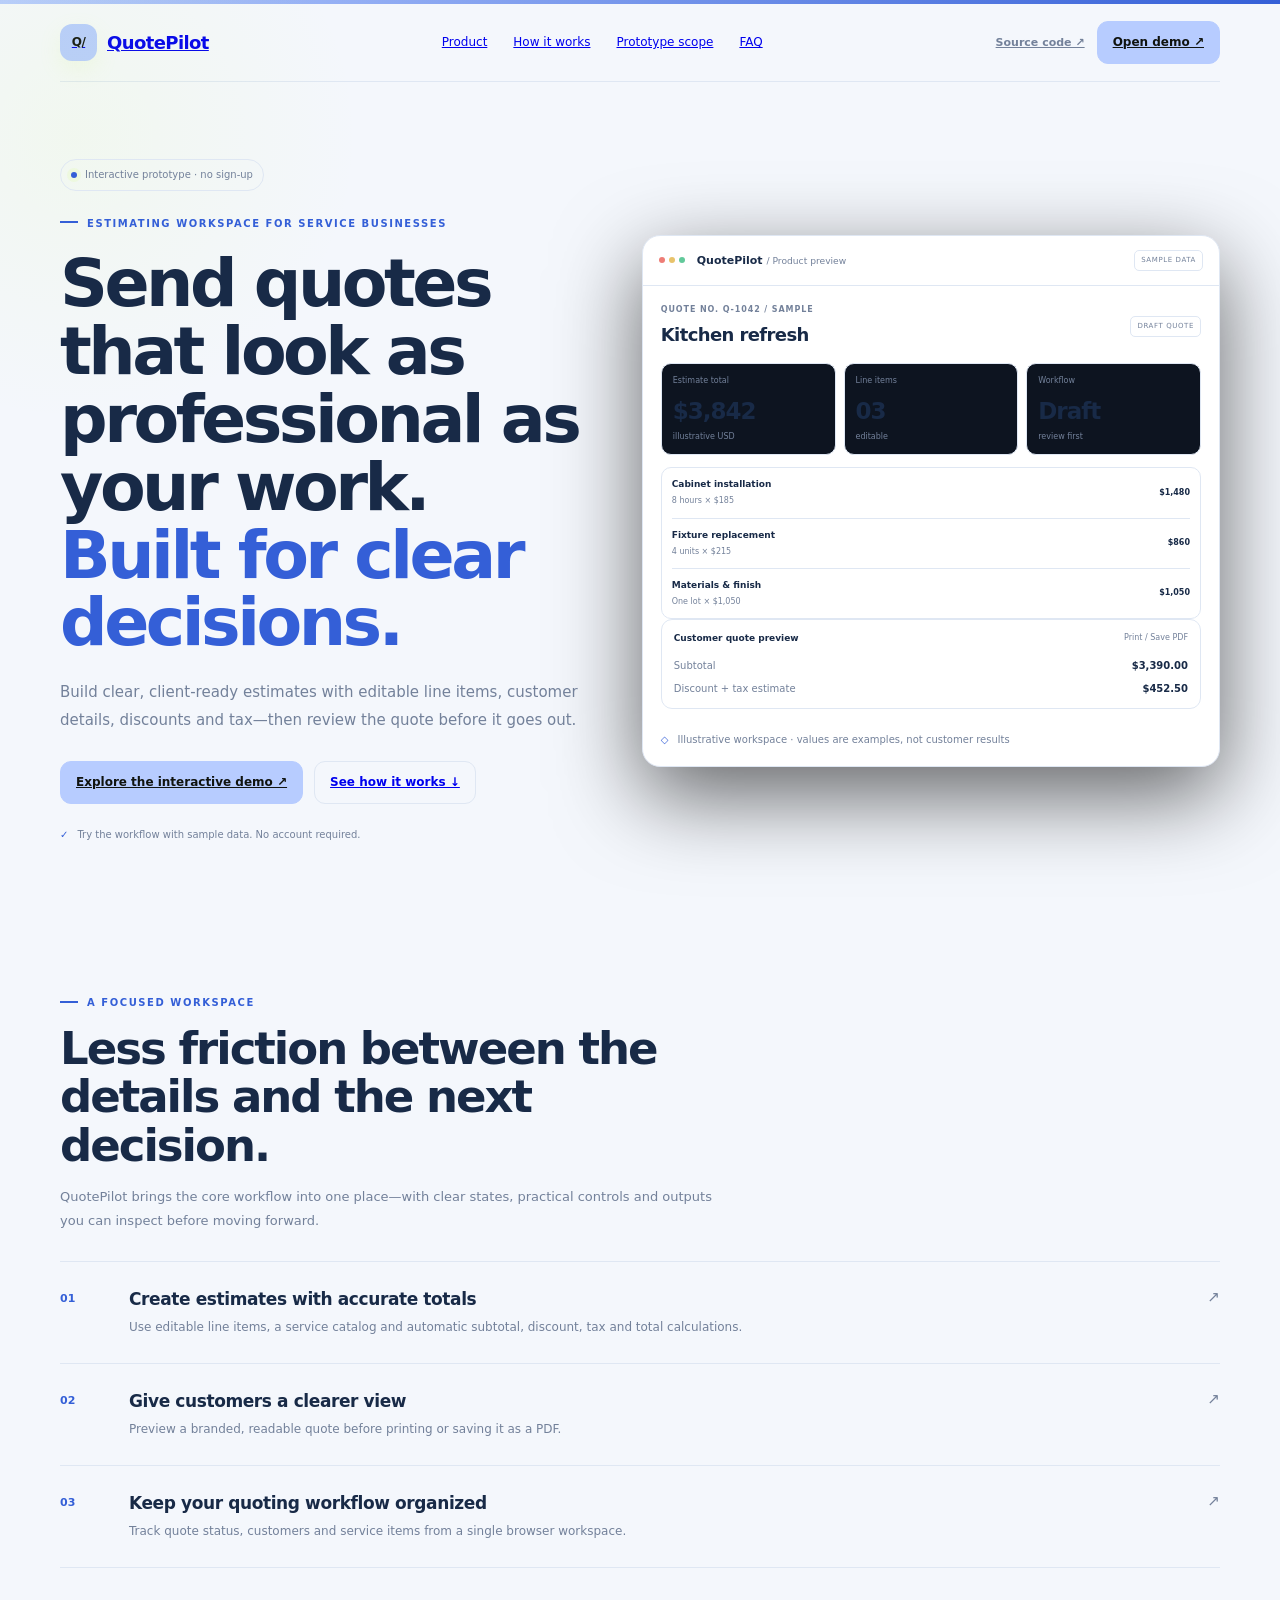
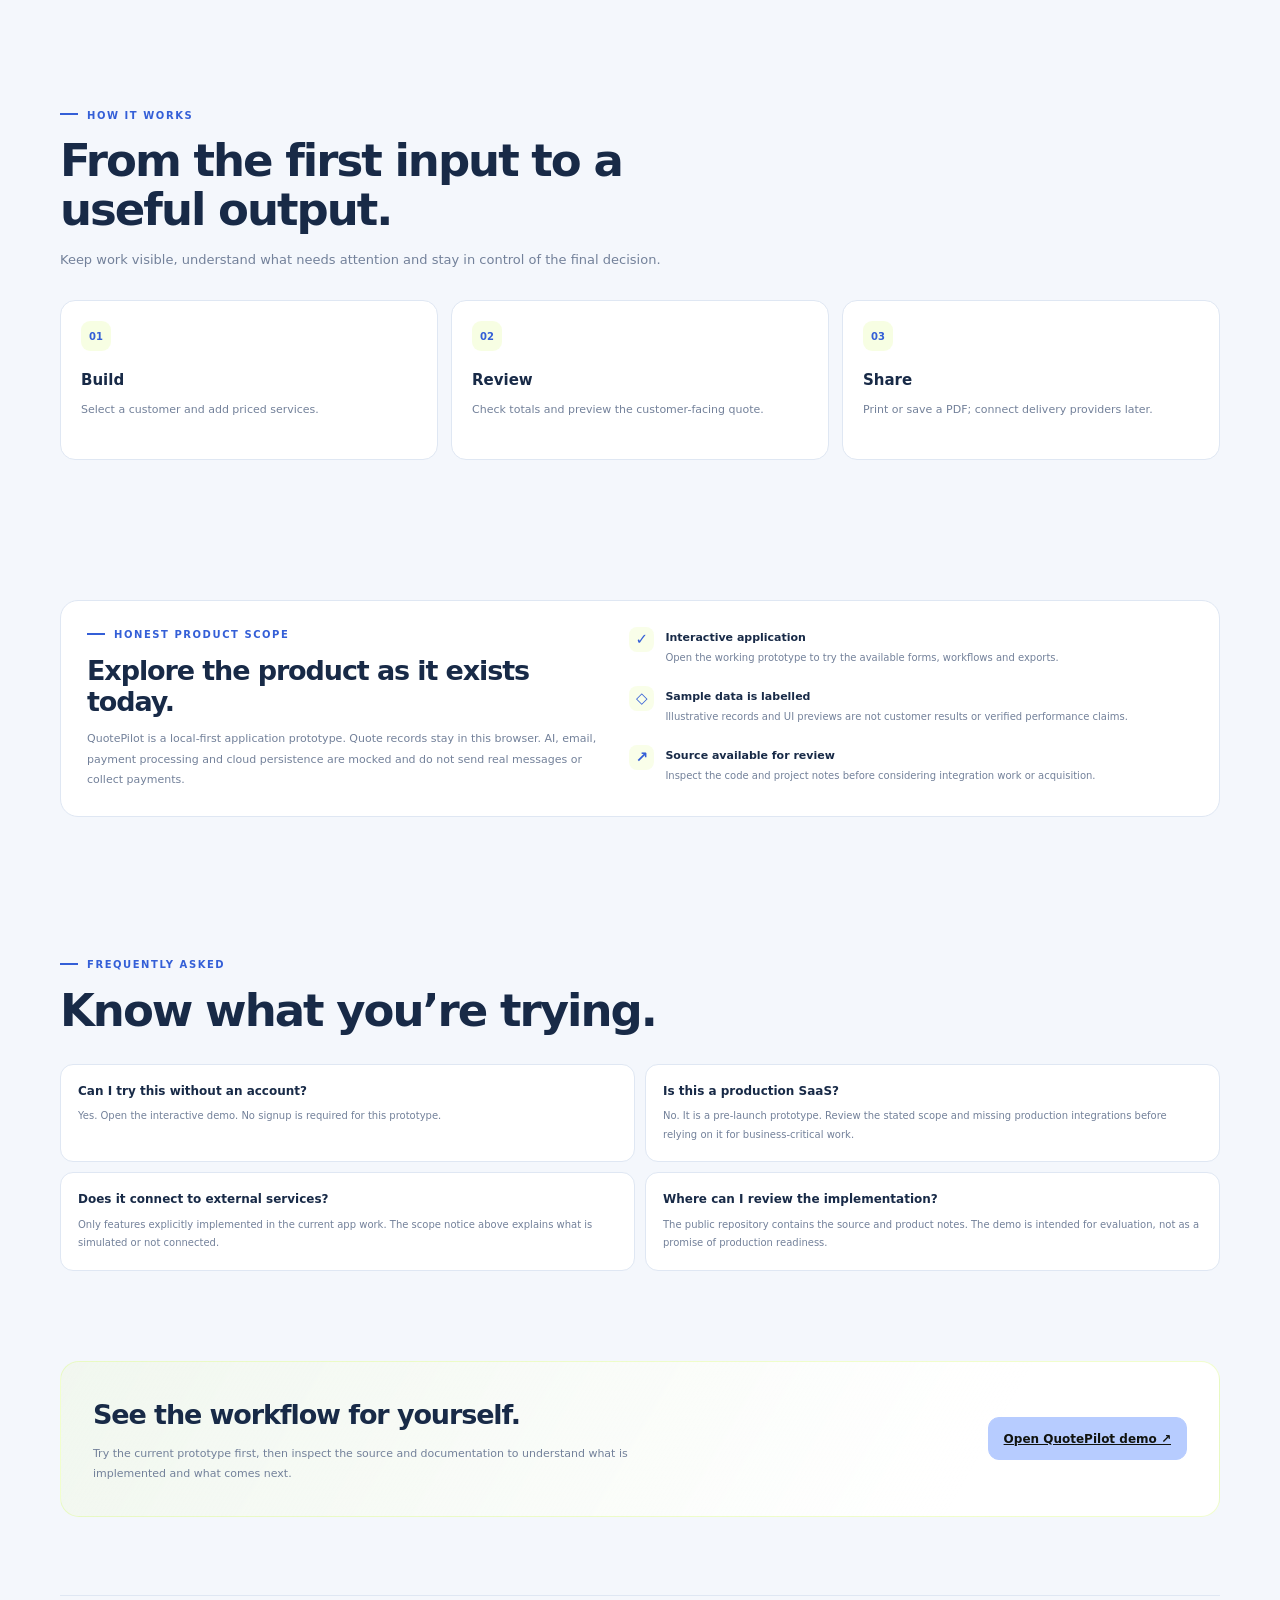
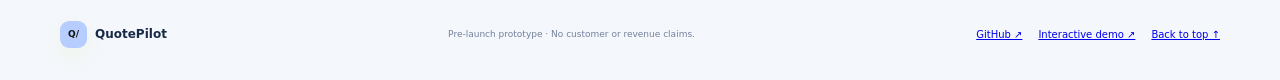
==== website/index.html @ 0544ecc5 "Add standalone consumer-facing product website source" ====
<!doctype html><html lang="en"><head><meta charset="utf-8"><meta name="viewport" content="width=device-width,initial-scale=1"><meta name="theme-color" content="#f4f7fc"><meta name="description" content="Build clear, client-ready estimates with editable line items, customer details, discounts and tax—then review the quote before it goes out."><meta property="og:title" content="QuotePilot — Send quotes that look as professional as your work."><meta property="og:description" content="Build clear, client-ready estimates with editable line items, customer details, discounts and tax—then review the quote before it goes out."><title>QuotePilot — Send quotes that look as professional as your work.</title><style>
:root{--bg:#f4f7fc;--panel:#ffffff;--line:#dfe7f3;--ink:#182a47;--muted:#73819a;--a:#b7ccff;--b:#345fd7}*{box-sizing:border-box}html{scroll-behavior:smooth;scroll-padding-top:90px}body{margin:0;background:var(--bg);color:var(--ink);font:15px/1.55 Inter,ui-sans-serif,system-ui,-apple-system,BlinkMacSystemFont,"Segoe UI",sans-serif}.site{overflow:hidden}.wrap{width:min(1160px,calc(100% - 44px));margin:auto}.stripe{height:4px;background:linear-gradient(90deg,var(--a),var(--b))}.nav{height:78px;display:flex;align-items:center;justify-content:space-between;gap:22px;border-bottom:1px solid var(--line)}.brand{display:flex;align-items:center;gap:10px;font-weight:850;letter-spacing:-.6px;font-size:18px}.mark{width:37px;height:37px;display:grid;place-items:center;background:var(--a);color:#10130f;border-radius:12px;font-size:12px;font-weight:900;box-shadow:0 8px 22px #d4fb6922}.links{display:flex;gap:26px;color:var(--muted);font-size:12px}.links a:hover{color:var(--ink)}.navright{display:flex;gap:12px;align-items:center}.source{font-size:11px;color:var(--muted);font-weight:750}.button{min-height:43px;padding:0 15px;display:inline-flex;align-items:center;justify-content:center;gap:8px;border:1px solid var(--line);border-radius:11px;font-size:12px;font-weight:800;transition:.18s}.button:hover{transform:translateY(-2px);border-color:var(--b)}.primary{background:var(--a);border-color:var(--a);color:#10130f}.menu{display:none;color:var(--ink);background:transparent;border:1px solid var(--line);border-radius:9px;padding:8px 10px}.hero{position:relative;display:grid;grid-template-columns:.96fr 1.04fr;gap:48px;align-items:center;padding:77px 0 83px;min-height:610px}.hero:before{content:"";position:absolute;width:590px;height:590px;left:-280px;top:-240px;border-radius:50%;background:radial-gradient(circle,#d4fb6916,transparent 68%);pointer-events:none}.copy{position:relative;z-index:1}.badge{display:inline-flex;align-items:center;gap:8px;border:1px solid var(--line);border-radius:99px;padding:7px 10px;margin-bottom:25px;color:var(--muted);font-size:10px}.badge i{width:6px;height:6px;background:var(--b);border-radius:50%;box-shadow:0 0 0 4px #d4fb6922}.eyebrow{font-size:10px;color:var(--b);font-weight:900;letter-spacing:1.55px;text-transform:uppercase}.eyebrow:before{content:"";display:inline-block;width:18px;height:2px;background:var(--b);vertical-align:middle;margin:0 9px 3px 0}.hero h1{font-size:clamp(44px,5.2vw,67px);line-height:1.02;letter-spacing:-3.5px;margin:19px 0 22px;font-weight:850;max-width:640px}.hero h1 em{font-style:normal;color:var(--b)}.lead{font-size:15px;line-height:1.85;color:var(--muted);max-width:550px;margin:0 0 26px}.ctas{display:flex;align-items:center;flex-wrap:wrap;gap:11px}.secondary{background:transparent}.micro{display:flex;align-items:center;gap:9px;margin-top:23px;color:var(--muted);font-size:10px}.micro strong{color:var(--b)}.preview{position:relative;background:var(--panel);border:1px solid var(--line);border-radius:18px;overflow:hidden;box-shadow:0 28px 85px #0009}.previewbar{display:flex;align-items:center;gap:12px;padding:14px 16px;border-bottom:1px solid var(--line);font-size:11px}.lights{display:flex;gap:4px}.lights i{width:6px;height:6px;border-radius:50%;background:var(--line)}.lights i:first-child{background:#ee7d76}.lights i:nth-child(2){background:#e8c36b}.lights i:nth-child(3){background:#62c99a}.previewbar b small{font-weight:500;color:var(--muted)}.pill{margin-left:auto;border:1px solid var(--line);padding:4px 6px;border-radius:5px;font-size:7px;letter-spacing:.6px;color:var(--muted);white-space:nowrap}.previewbody{padding:18px}.vhead{display:flex;align-items:center;justify-content:space-between;gap:10px;margin-bottom:14px}.vhead small,.scenario small{display:block;font-size:8px;font-weight:850;letter-spacing:.9px;color:var(--muted);margin-bottom:5px}.vhead h3{font-size:18px;letter-spacing:-.6px;margin:0}.stats{display:grid;grid-template-columns:repeat(3,minmax(0,1fr));gap:8px;margin-bottom:12px}.stats>div{background:#0d1420;border:1px solid var(--line);border-radius:10px;padding:11px;min-width:0}.stats small{display:block;font-size:8px;color:var(--muted);white-space:nowrap}.stats b{display:block;font-size:23px;letter-spacing:-1px;margin:7px 0 1px;white-space:nowrap}.stats em{font-size:11px;font-style:normal;color:var(--muted)}.stats span{display:block;color:var(--muted);font-size:8px}.chart{border:1px solid var(--line);border-radius:11px;padding:12px;margin-bottom:11px}.charthead{display:flex;justify-content:space-between;gap:8px;font-size:9px;margin-bottom:12px}.charthead small{font-size:8px;color:var(--muted)}.bars{height:76px;display:flex;align-items:flex-end;gap:7px;border-bottom:1px solid var(--line);background:repeating-linear-gradient(to bottom,transparent 0,transparent 24px,#28334680 25px,transparent 26px)}.bars i{flex:1;max-width:26px;border-radius:4px 4px 0 0;background:linear-gradient(180deg,var(--a),var(--b));opacity:.88}.bars i.bad{background:linear-gradient(180deg,#ff8d85,#cc535c)}.axis{display:flex;justify-content:space-between;font-size:7px;color:var(--muted);padding-top:7px}.rows{border:1px solid var(--line);border-radius:10px;padding:0 10px}.row{display:flex;gap:9px;align-items:center;padding:10px 0;border-bottom:1px solid var(--line)}.row:last-child{border-bottom:0}.row>div{flex:1;min-width:0}.row b{font-size:9px;display:block}.row small{display:block;font-size:8px;color:var(--muted);margin-top:3px}.row strong{font-size:8px;white-space:nowrap}.dot{width:7px;height:7px;border-radius:50%;flex:0 0 auto}.green{background:#3ec68b}.red{background:#ed7080}.gold{background:#eab752}.ok{color:#3ec68b}.err,.risk{color:#ed7080}.warn{color:#eab752}.chart .marginbars{display:grid;gap:10px}.marginbars>div{display:grid;grid-template-columns:75px 1fr 30px;gap:7px;align-items:center;font-size:8px}.marginbars span{color:var(--muted)}.marginbars i{height:7px;background:#d4fb6965;border-radius:8px;overflow:hidden}.marginbars i b{display:block;height:100%;background:var(--b);border-radius:8px}.marginbars i b.below{background:#d79b45}.marginbars strong{text-align:right;font-size:8px}.scenario{display:flex;justify-content:space-between;gap:12px;padding:12px;border:1px solid var(--line);border-radius:10px}.scenario b{font-size:10px;display:block}.scenario span{font-size:8px;color:var(--muted);display:block;margin-top:5px}.result{border-left:1px solid var(--line);padding-left:12px;min-width:110px}.result strong{display:block;font-size:19px;letter-spacing:-.7px}.riskbanner{display:flex;align-items:center;gap:9px;border:1px solid #8a5cf655;background:#26182a;border-radius:10px;padding:10px;margin-bottom:10px}.shield{display:grid;place-items:center;width:27px;height:27px;border-radius:8px;background:#874cff24;color:#bda8ff;font-weight:900}.riskbanner div{flex:1;min-width:0}.riskbanner b{display:block;font-size:9px}.riskbanner small{display:block;color:var(--muted);font-size:7px;margin-top:3px}.riskbanner strong{font-size:8px;color:#bda8ff}.avatar{width:25px;height:25px;display:grid;place-items:center;border-radius:8px;background:#d4fb6933;color:var(--b);font-size:8px;font-weight:900;flex:0 0 auto}.row .avatar+b{display:block}.section{padding:70px 0}.sectionhead{max-width:660px;margin-bottom:28px}.sectionhead h2{font-size:clamp(32px,4vw,45px);line-height:1.08;letter-spacing:-2px;margin:14px 0}.sectionhead p{color:var(--muted);font-size:13px;line-height:1.85;margin:0}.features{border-top:1px solid var(--line)}.feature{display:grid;grid-template-columns:55px 1fr 22px;gap:14px;padding:24px 0;border-bottom:1px solid var(--line)}.no{color:var(--b);font-size:11px;font-weight:900;padding-top:4px}.feature h3{font-size:17px;letter-spacing:-.4px;margin:0 0 5px}.feature p{max-width:700px;color:var(--muted);font-size:12px;line-height:1.8;margin:0}.arrow{text-align:right;color:var(--muted)}.steps{display:grid;grid-template-columns:repeat(3,1fr);gap:13px}.step{padding:20px;border:1px solid var(--line);border-radius:15px;background:var(--panel);min-height:160px}.step span{width:30px;height:30px;display:grid;place-items:center;border-radius:9px;background:#d4fb6930;color:var(--b);font-size:10px;font-weight:900}.step h3{font-size:15px;margin:18px 0 7px}.step p{font-size:11px;line-height:1.8;color:var(--muted);margin:0}.truth{display:grid;grid-template-columns:1fr 1.1fr;gap:30px;border:1px solid var(--line);border-radius:18px;background:var(--panel);padding:26px}.truth h2{font-size:27px;letter-spacing:-1.1px;line-height:1.16;margin:12px 0}.truth p{font-size:11px;line-height:1.85;color:var(--muted);margin:0}.truthitems{display:grid;gap:13px}.truthitem{display:flex;gap:11px}.check{width:25px;height:25px;flex:0 0 25px;border-radius:8px;display:grid;place-items:center;background:#d4fb6925;color:var(--b);font-weight:900}.truthitem b{display:block;font-size:11px;margin:2px 0 3px}.truthitem small{display:block;color:var(--muted);font-size:10px;line-height:1.75}.faqgrid{display:grid;grid-template-columns:1fr 1fr;gap:10px}.faq{border:1px solid var(--line);background:var(--panel);border-radius:13px;padding:17px}.faq h3{font-size:12px;margin:0 0 7px}.faq p{font-size:10px;line-height:1.85;color:var(--muted);margin:0}.closing{padding:20px 0 78px}.closebox{display:flex;align-items:center;justify-content:space-between;gap:20px;padding:32px;border:1px solid #d4fb6955;border-radius:19px;background:linear-gradient(120deg,#d4fb6916,var(--panel) 78%);position:relative;overflow:hidden}.closebox h2{font-size:27px;letter-spacing:-1.1px;margin:0 0 8px}.closebox p{max-width:580px;color:var(--muted);font-size:11px;line-height:1.85;margin:0}.foot{padding:25px 0 32px;border-top:1px solid var(--line);display:flex;justify-content:space-between;gap:15px;flex-wrap:wrap;align-items:center}.footbrand{display:flex;align-items:center;gap:8px;font-size:12px;font-weight:850}.footbrand .mark{width:27px;height:27px;border-radius:9px;font-size:9px}.footnote{color:var(--muted);font-size:9px}.footlinks{display:flex;gap:16px;color:var(--muted);font-size:10px}
@media(max-width:960px){.hero{grid-template-columns:1fr;gap:32px;padding:60px 0}.hero h1{max-width:780px}.copy{max-width:760px}.preview{max-width:760px;width:100%;margin:auto}.truth{grid-template-columns:1fr;gap:22px}}
@media(max-width:700px){.wrap{width:calc(100% - 30px)}.nav{height:66px}.links{display:none}.source{display:none}.menu{display:block}.hero{padding:42px 0 48px;min-height:0;gap:26px}.hero h1{font-size:clamp(42px,11vw,58px);letter-spacing:-2.7px}.lead{font-size:13px}.button{min-height:41px;padding:0 11px}.previewbody{padding:12px}.previewbar{padding:12px}.stats{gap:5px}.stats>div{padding:9px 7px}.stats b{font-size:18px}.section{padding:51px 0}.sectionhead h2{font-size:34px}.feature{grid-template-columns:30px 1fr 15px;gap:8px;padding:20px 0}.feature h3{font-size:15px}.steps{grid-template-columns:1fr;gap:9px}.step{min-height:0;padding:16px}.step h3{margin:11px 0 6px}.truth{padding:19px}.truth h2{font-size:24px}.faqgrid{grid-template-columns:1fr}.closebox{padding:23px;align-items:flex-start;flex-direction:column}.closebox h2{font-size:24px}.foot{flex-direction:column;align-items:flex-start}.footlinks{flex-wrap:wrap}.result{min-width:95px}.row small{overflow-wrap:anywhere}}
@media(prefers-reduced-motion:reduce){html{scroll-behavior:auto}.button{transition:none}}
</style></head><body><div class="site"><div class="stripe"></div><div class="wrap"><header class="nav"><a class="brand" href="#top"><span class="mark">Q/</span>QuotePilot</a><nav class="links" aria-label="Main navigation"><a href="#product">Product</a><a href="#workflow">How it works</a><a href="#scope">Prototype scope</a><a href="#faq">FAQ</a></nav><div class="navright"><a class="source" href="https://github.com/dmytri595-design/quote-pilot" target="_blank" rel="noopener noreferrer">Source code ↗</a><a class="button primary" href="https://dmytri595-design.github.io/quote-pilot/" target="_blank" rel="noopener noreferrer">Open demo ↗</a><button class="menu" aria-label="Toggle navigation" id="menubtn">☰</button></div></header><main id="top"><section class="hero"><div class="copy"><div class="badge"><i></i> Interactive prototype · no sign-up</div><div class="eyebrow">ESTIMATING WORKSPACE FOR SERVICE BUSINESSES</div><h1>Send quotes that look as professional as your work. <em>Built for clear decisions.</em></h1><p class="lead">Build clear, client-ready estimates with editable line items, customer details, discounts and tax—then review the quote before it goes out.</p><div class="ctas"><a class="button primary" href="https://dmytri595-design.github.io/quote-pilot/" target="_blank" rel="noopener noreferrer">Explore the interactive demo ↗</a><a class="button secondary" href="#product">See how it works ↓</a></div><div class="micro"><strong>✓</strong> Try the workflow with sample data. No account required.</div></div><div class="preview"><div class="previewbar"><span class="lights"><i></i><i></i><i></i></span><b>QuotePilot <small> / Product preview</small></b><span class="pill">SAMPLE DATA</span></div><div class="previewbody"><div class="vhead"><div><small>QUOTE NO. Q-1042 / SAMPLE</small><h3>Kitchen refresh</h3></div><span class="pill">DRAFT QUOTE</span></div><div class="stats"><div><small>Estimate total</small><b>$3,842</b><span>illustrative USD</span></div><div><small>Line items</small><b>03</b><span>editable</span></div><div><small>Workflow</small><b>Draft</b><span>review first</span></div></div><div class="rows"><div class="row"><div><b>Cabinet installation</b><small>8 hours × $185</small></div><strong>$1,480</strong></div><div class="row"><div><b>Fixture replacement</b><small>4 units × $215</small></div><strong>$860</strong></div><div class="row"><div><b>Materials & finish</b><small>One lot × $1,050</small></div><strong>$1,050</strong></div></div><div class="chart"><div class="charthead"><b>Customer quote preview</b><small>Print / Save PDF</small></div><div style="display:flex;justify-content:space-between;gap:10px;font-size:10px"><span style="color:var(--muted)">Subtotal</span><b>$3,390.00</b></div><div style="display:flex;justify-content:space-between;gap:10px;font-size:10px;margin-top:7px"><span style="color:var(--muted)">Discount + tax estimate</span><b>$452.50</b></div></div><div class="micro"><strong>◇</strong> Illustrative workspace · values are examples, not customer results</div></div></div></section><section class="section" id="product"><div class="sectionhead"><div class="eyebrow">A focused workspace</div><h2>Less friction between the details and the next decision.</h2><p>QuotePilot brings the core workflow into one place—with clear states, practical controls and outputs you can inspect before moving forward.</p></div><div class="features"><article class="feature"><span class="no">01</span><div><h3>Create estimates with accurate totals</h3><p>Use editable line items, a service catalog and automatic subtotal, discount, tax and total calculations.</p></div><span class="arrow">↗</span></article><article class="feature"><span class="no">02</span><div><h3>Give customers a clearer view</h3><p>Preview a branded, readable quote before printing or saving it as a PDF.</p></div><span class="arrow">↗</span></article><article class="feature"><span class="no">03</span><div><h3>Keep your quoting workflow organized</h3><p>Track quote status, customers and service items from a single browser workspace.</p></div><span class="arrow">↗</span></article></div></section><section class="section" id="workflow"><div class="sectionhead"><div class="eyebrow">How it works</div><h2>From the first input to a useful output.</h2><p>Keep work visible, understand what needs attention and stay in control of the final decision.</p></div><div class="steps"><article class="step"><span>01</span><h3>Build</h3><p>Select a customer and add priced services.</p></article><article class="step"><span>02</span><h3>Review</h3><p>Check totals and preview the customer-facing quote.</p></article><article class="step"><span>03</span><h3>Share</h3><p>Print or save a PDF; connect delivery providers later.</p></article></div></section><section class="section" id="scope"><div class="truth"><div><div class="eyebrow">Honest product scope</div><h2>Explore the product as it exists today.</h2><p>QuotePilot is a local-first application prototype. Quote records stay in this browser. AI, email, payment processing and cloud persistence are mocked and do not send real messages or collect payments.</p></div><div class="truthitems"><div class="truthitem"><span class="check">✓</span><div><b>Interactive application</b><small>Open the working prototype to try the available forms, workflows and exports.</small></div></div><div class="truthitem"><span class="check">◇</span><div><b>Sample data is labelled</b><small>Illustrative records and UI previews are not customer results or verified performance claims.</small></div></div><div class="truthitem"><span class="check">↗</span><div><b>Source available for review</b><small>Inspect the code and project notes before considering integration work or acquisition.</small></div></div></div></div></section><section class="section" id="faq"><div class="sectionhead"><div class="eyebrow">Frequently asked</div><h2>Know what you’re trying.</h2></div><div class="faqgrid"><article class="faq"><h3>Can I try this without an account?</h3><p>Yes. Open the interactive demo. No signup is required for this prototype.</p></article><article class="faq"><h3>Is this a production SaaS?</h3><p>No. It is a pre-launch prototype. Review the stated scope and missing production integrations before relying on it for business-critical work.</p></article><article class="faq"><h3>Does it connect to external services?</h3><p>Only features explicitly implemented in the current app work. The scope notice above explains what is simulated or not connected.</p></article><article class="faq"><h3>Where can I review the implementation?</h3><p>The public repository contains the source and product notes. The demo is intended for evaluation, not as a promise of production readiness.</p></article></div></section><section class="closing"><div class="closebox"><div><h2>See the workflow for yourself.</h2><p>Try the current prototype first, then inspect the source and documentation to understand what is implemented and what comes next.</p></div><a class="button primary" href="https://dmytri595-design.github.io/quote-pilot/" target="_blank" rel="noopener noreferrer">Open QuotePilot demo ↗</a></div></section></main><footer class="foot"><div class="footbrand"><span class="mark">Q/</span>QuotePilot</div><div class="footnote">Pre-launch prototype · No customer or revenue claims.</div><div class="footlinks"><a href="https://github.com/dmytri595-design/quote-pilot" target="_blank" rel="noopener noreferrer">GitHub ↗</a><a href="https://dmytri595-design.github.io/quote-pilot/" target="_blank" rel="noopener noreferrer">Interactive demo ↗</a><a href="#top">Back to top ↑</a></div></footer></div></div><script>(function(){var b=document.getElementById("menubtn");if(!b)return;b.addEventListener("click",function(){var n=document.querySelector(".links");if(!n)return;var show=n.style.display!=="flex";n.style.display=show?"flex":"none";if(show){n.style.position="absolute";n.style.top="72px";n.style.left="15px";n.style.right="15px";n.style.zIndex="20";n.style.padding="17px";n.style.flexDirection="column";n.style.gap="15px";n.style.background="var(--panel)";n.style.border="1px solid var(--line)";n.style.borderRadius="13px"}})})();</script></body></html>
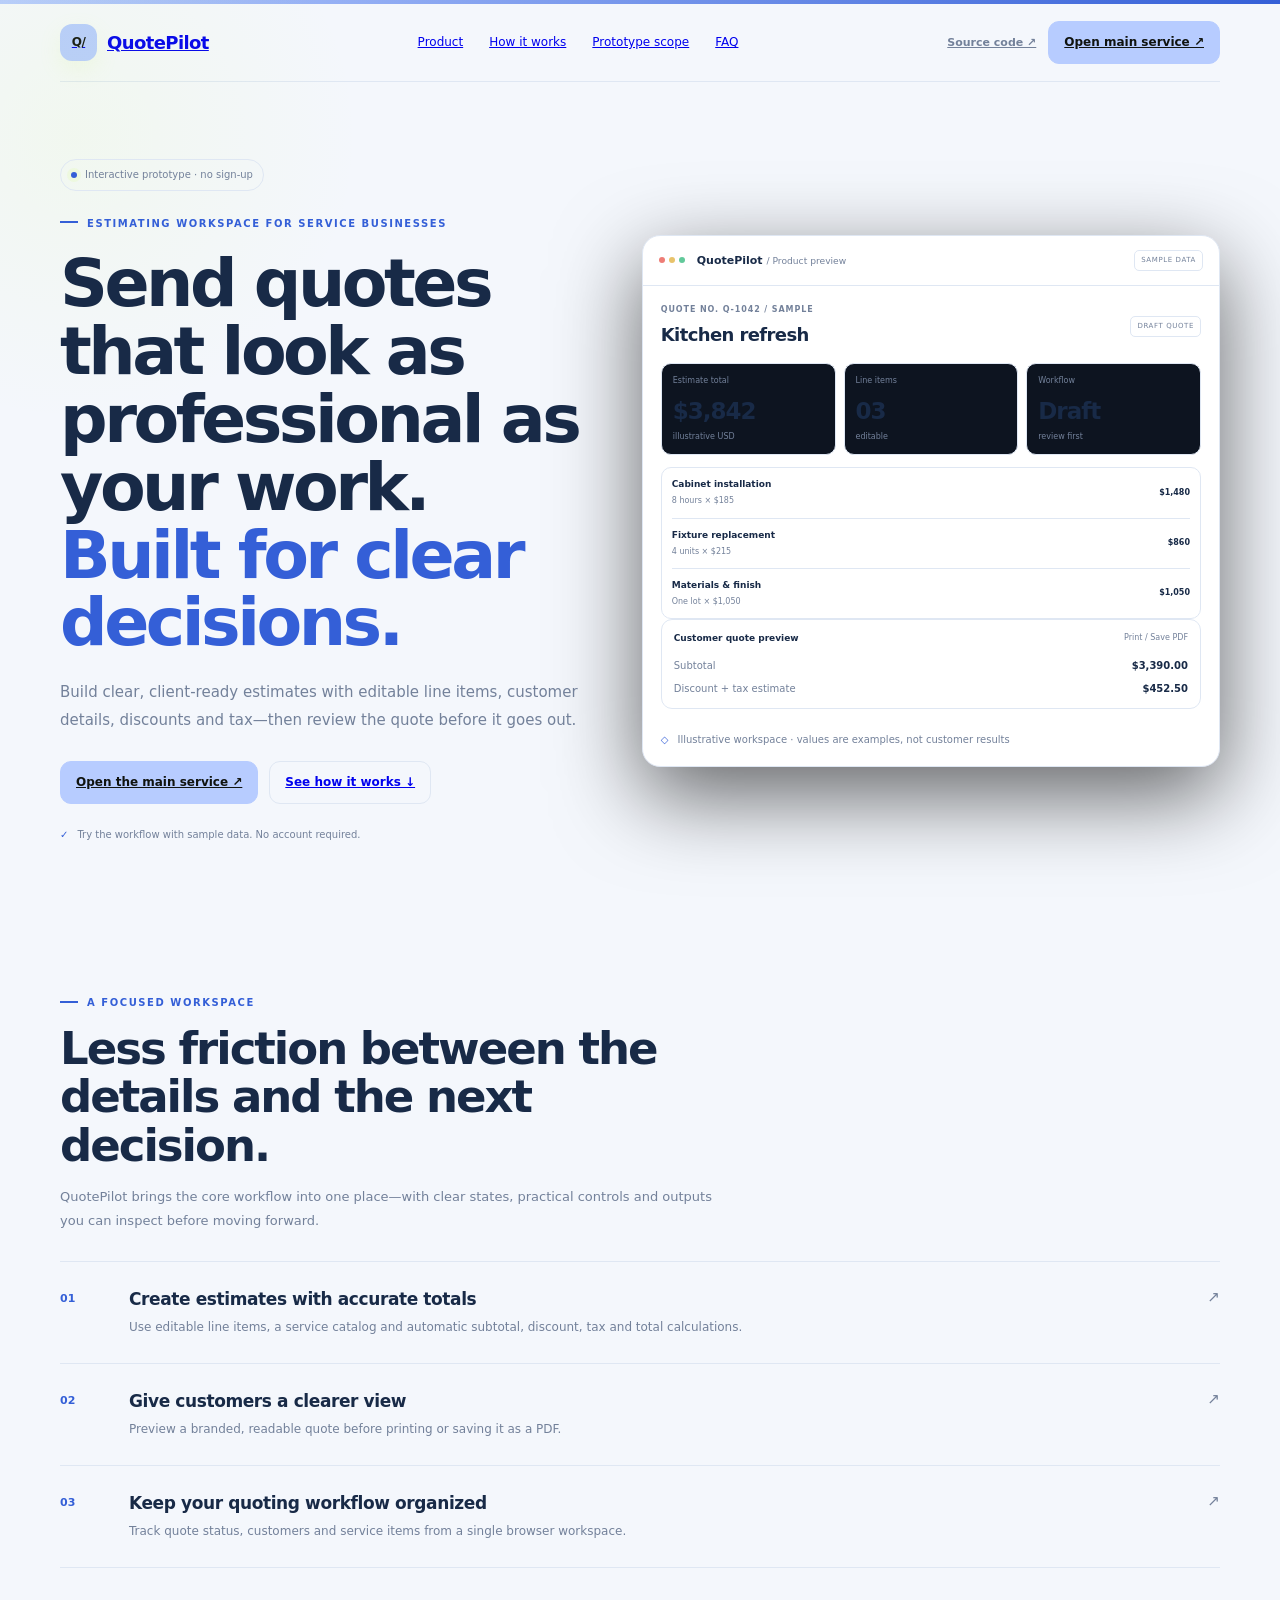
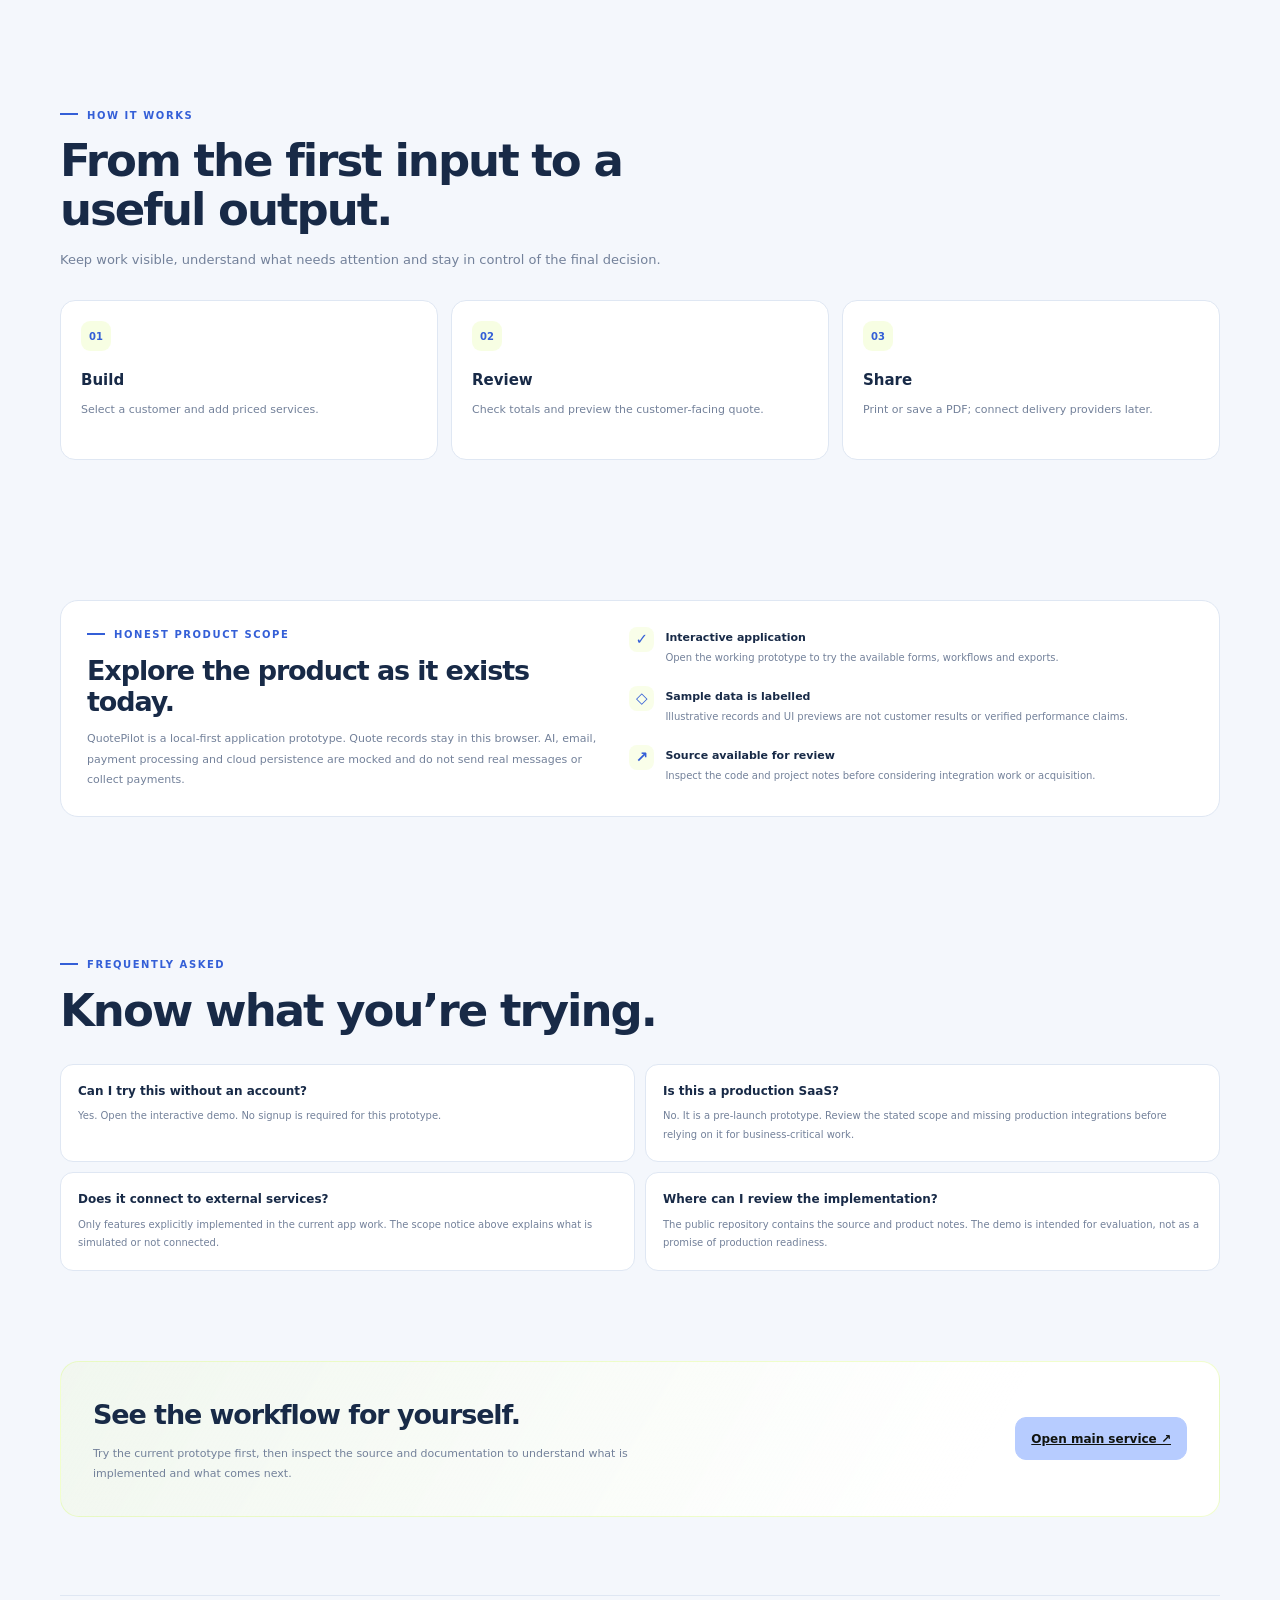
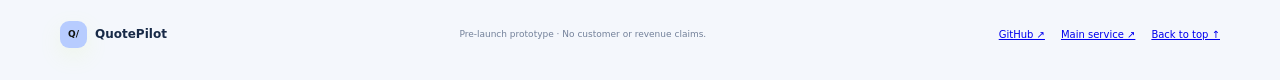
==== commit 4cf064dc: "Clarify that brand-site calls to action open the main application" ====
--- a/website/index.html
+++ b/website/index.html
@@ -3,4 +3,4 @@
 @media(max-width:960px){.hero{grid-template-columns:1fr;gap:32px;padding:60px 0}.hero h1{max-width:780px}.copy{max-width:760px}.preview{max-width:760px;width:100%;margin:auto}.truth{grid-template-columns:1fr;gap:22px}}
 @media(max-width:700px){.wrap{width:calc(100% - 30px)}.nav{height:66px}.links{display:none}.source{display:none}.menu{display:block}.hero{padding:42px 0 48px;min-height:0;gap:26px}.hero h1{font-size:clamp(42px,11vw,58px);letter-spacing:-2.7px}.lead{font-size:13px}.button{min-height:41px;padding:0 11px}.previewbody{padding:12px}.previewbar{padding:12px}.stats{gap:5px}.stats>div{padding:9px 7px}.stats b{font-size:18px}.section{padding:51px 0}.sectionhead h2{font-size:34px}.feature{grid-template-columns:30px 1fr 15px;gap:8px;padding:20px 0}.feature h3{font-size:15px}.steps{grid-template-columns:1fr;gap:9px}.step{min-height:0;padding:16px}.step h3{margin:11px 0 6px}.truth{padding:19px}.truth h2{font-size:24px}.faqgrid{grid-template-columns:1fr}.closebox{padding:23px;align-items:flex-start;flex-direction:column}.closebox h2{font-size:24px}.foot{flex-direction:column;align-items:flex-start}.footlinks{flex-wrap:wrap}.result{min-width:95px}.row small{overflow-wrap:anywhere}}
 @media(prefers-reduced-motion:reduce){html{scroll-behavior:auto}.button{transition:none}}
-</style></head><body><div class="site"><div class="stripe"></div><div class="wrap"><header class="nav"><a class="brand" href="#top"><span class="mark">Q/</span>QuotePilot</a><nav class="links" aria-label="Main navigation"><a href="#product">Product</a><a href="#workflow">How it works</a><a href="#scope">Prototype scope</a><a href="#faq">FAQ</a></nav><div class="navright"><a class="source" href="https://github.com/dmytri595-design/quote-pilot" target="_blank" rel="noopener noreferrer">Source code ↗</a><a class="button primary" href="https://dmytri595-design.github.io/quote-pilot/" target="_blank" rel="noopener noreferrer">Open demo ↗</a><button class="menu" aria-label="Toggle navigation" id="menubtn">☰</button></div></header><main id="top"><section class="hero"><div class="copy"><div class="badge"><i></i> Interactive prototype · no sign-up</div><div class="eyebrow">ESTIMATING WORKSPACE FOR SERVICE BUSINESSES</div><h1>Send quotes that look as professional as your work. <em>Built for clear decisions.</em></h1><p class="lead">Build clear, client-ready estimates with editable line items, customer details, discounts and tax—then review the quote before it goes out.</p><div class="ctas"><a class="button primary" href="https://dmytri595-design.github.io/quote-pilot/" target="_blank" rel="noopener noreferrer">Explore the interactive demo ↗</a><a class="button secondary" href="#product">See how it works ↓</a></div><div class="micro"><strong>✓</strong> Try the workflow with sample data. No account required.</div></div><div class="preview"><div class="previewbar"><span class="lights"><i></i><i></i><i></i></span><b>QuotePilot <small> / Product preview</small></b><span class="pill">SAMPLE DATA</span></div><div class="previewbody"><div class="vhead"><div><small>QUOTE NO. Q-1042 / SAMPLE</small><h3>Kitchen refresh</h3></div><span class="pill">DRAFT QUOTE</span></div><div class="stats"><div><small>Estimate total</small><b>$3,842</b><span>illustrative USD</span></div><div><small>Line items</small><b>03</b><span>editable</span></div><div><small>Workflow</small><b>Draft</b><span>review first</span></div></div><div class="rows"><div class="row"><div><b>Cabinet installation</b><small>8 hours × $185</small></div><strong>$1,480</strong></div><div class="row"><div><b>Fixture replacement</b><small>4 units × $215</small></div><strong>$860</strong></div><div class="row"><div><b>Materials & finish</b><small>One lot × $1,050</small></div><strong>$1,050</strong></div></div><div class="chart"><div class="charthead"><b>Customer quote preview</b><small>Print / Save PDF</small></div><div style="display:flex;justify-content:space-between;gap:10px;font-size:10px"><span style="color:var(--muted)">Subtotal</span><b>$3,390.00</b></div><div style="display:flex;justify-content:space-between;gap:10px;font-size:10px;margin-top:7px"><span style="color:var(--muted)">Discount + tax estimate</span><b>$452.50</b></div></div><div class="micro"><strong>◇</strong> Illustrative workspace · values are examples, not customer results</div></div></div></section><section class="section" id="product"><div class="sectionhead"><div class="eyebrow">A focused workspace</div><h2>Less friction between the details and the next decision.</h2><p>QuotePilot brings the core workflow into one place—with clear states, practical controls and outputs you can inspect before moving forward.</p></div><div class="features"><article class="feature"><span class="no">01</span><div><h3>Create estimates with accurate totals</h3><p>Use editable line items, a service catalog and automatic subtotal, discount, tax and total calculations.</p></div><span class="arrow">↗</span></article><article class="feature"><span class="no">02</span><div><h3>Give customers a clearer view</h3><p>Preview a branded, readable quote before printing or saving it as a PDF.</p></div><span class="arrow">↗</span></article><article class="feature"><span class="no">03</span><div><h3>Keep your quoting workflow organized</h3><p>Track quote status, customers and service items from a single browser workspace.</p></div><span class="arrow">↗</span></article></div></section><section class="section" id="workflow"><div class="sectionhead"><div class="eyebrow">How it works</div><h2>From the first input to a useful output.</h2><p>Keep work visible, understand what needs attention and stay in control of the final decision.</p></div><div class="steps"><article class="step"><span>01</span><h3>Build</h3><p>Select a customer and add priced services.</p></article><article class="step"><span>02</span><h3>Review</h3><p>Check totals and preview the customer-facing quote.</p></article><article class="step"><span>03</span><h3>Share</h3><p>Print or save a PDF; connect delivery providers later.</p></article></div></section><section class="section" id="scope"><div class="truth"><div><div class="eyebrow">Honest product scope</div><h2>Explore the product as it exists today.</h2><p>QuotePilot is a local-first application prototype. Quote records stay in this browser. AI, email, payment processing and cloud persistence are mocked and do not send real messages or collect payments.</p></div><div class="truthitems"><div class="truthitem"><span class="check">✓</span><div><b>Interactive application</b><small>Open the working prototype to try the available forms, workflows and exports.</small></div></div><div class="truthitem"><span class="check">◇</span><div><b>Sample data is labelled</b><small>Illustrative records and UI previews are not customer results or verified performance claims.</small></div></div><div class="truthitem"><span class="check">↗</span><div><b>Source available for review</b><small>Inspect the code and project notes before considering integration work or acquisition.</small></div></div></div></div></section><section class="section" id="faq"><div class="sectionhead"><div class="eyebrow">Frequently asked</div><h2>Know what you’re trying.</h2></div><div class="faqgrid"><article class="faq"><h3>Can I try this without an account?</h3><p>Yes. Open the interactive demo. No signup is required for this prototype.</p></article><article class="faq"><h3>Is this a production SaaS?</h3><p>No. It is a pre-launch prototype. Review the stated scope and missing production integrations before relying on it for business-critical work.</p></article><article class="faq"><h3>Does it connect to external services?</h3><p>Only features explicitly implemented in the current app work. The scope notice above explains what is simulated or not connected.</p></article><article class="faq"><h3>Where can I review the implementation?</h3><p>The public repository contains the source and product notes. The demo is intended for evaluation, not as a promise of production readiness.</p></article></div></section><section class="closing"><div class="closebox"><div><h2>See the workflow for yourself.</h2><p>Try the current prototype first, then inspect the source and documentation to understand what is implemented and what comes next.</p></div><a class="button primary" href="https://dmytri595-design.github.io/quote-pilot/" target="_blank" rel="noopener noreferrer">Open QuotePilot demo ↗</a></div></section></main><footer class="foot"><div class="footbrand"><span class="mark">Q/</span>QuotePilot</div><div class="footnote">Pre-launch prototype · No customer or revenue claims.</div><div class="footlinks"><a href="https://github.com/dmytri595-design/quote-pilot" target="_blank" rel="noopener noreferrer">GitHub ↗</a><a href="https://dmytri595-design.github.io/quote-pilot/" target="_blank" rel="noopener noreferrer">Interactive demo ↗</a><a href="#top">Back to top ↑</a></div></footer></div></div><script>(function(){var b=document.getElementById("menubtn");if(!b)return;b.addEventListener("click",function(){var n=document.querySelector(".links");if(!n)return;var show=n.style.display!=="flex";n.style.display=show?"flex":"none";if(show){n.style.position="absolute";n.style.top="72px";n.style.left="15px";n.style.right="15px";n.style.zIndex="20";n.style.padding="17px";n.style.flexDirection="column";n.style.gap="15px";n.style.background="var(--panel)";n.style.border="1px solid var(--line)";n.style.borderRadius="13px"}})})();</script></body></html>+</style></head><body><div class="site"><div class="stripe"></div><div class="wrap"><header class="nav"><a class="brand" href="#top"><span class="mark">Q/</span>QuotePilot</a><nav class="links" aria-label="Main navigation"><a href="#product">Product</a><a href="#workflow">How it works</a><a href="#scope">Prototype scope</a><a href="#faq">FAQ</a></nav><div class="navright"><a class="source" href="https://github.com/dmytri595-design/quote-pilot" target="_blank" rel="noopener noreferrer">Source code ↗</a><a class="button primary" href="https://dmytri595-design.github.io/quote-pilot/" target="_blank" rel="noopener noreferrer">Open main service ↗</a><button class="menu" aria-label="Toggle navigation" id="menubtn">☰</button></div></header><main id="top"><section class="hero"><div class="copy"><div class="badge"><i></i> Interactive prototype · no sign-up</div><div class="eyebrow">ESTIMATING WORKSPACE FOR SERVICE BUSINESSES</div><h1>Send quotes that look as professional as your work. <em>Built for clear decisions.</em></h1><p class="lead">Build clear, client-ready estimates with editable line items, customer details, discounts and tax—then review the quote before it goes out.</p><div class="ctas"><a class="button primary" href="https://dmytri595-design.github.io/quote-pilot/" target="_blank" rel="noopener noreferrer">Open the main service ↗</a><a class="button secondary" href="#product">See how it works ↓</a></div><div class="micro"><strong>✓</strong> Try the workflow with sample data. No account required.</div></div><div class="preview"><div class="previewbar"><span class="lights"><i></i><i></i><i></i></span><b>QuotePilot <small> / Product preview</small></b><span class="pill">SAMPLE DATA</span></div><div class="previewbody"><div class="vhead"><div><small>QUOTE NO. Q-1042 / SAMPLE</small><h3>Kitchen refresh</h3></div><span class="pill">DRAFT QUOTE</span></div><div class="stats"><div><small>Estimate total</small><b>$3,842</b><span>illustrative USD</span></div><div><small>Line items</small><b>03</b><span>editable</span></div><div><small>Workflow</small><b>Draft</b><span>review first</span></div></div><div class="rows"><div class="row"><div><b>Cabinet installation</b><small>8 hours × $185</small></div><strong>$1,480</strong></div><div class="row"><div><b>Fixture replacement</b><small>4 units × $215</small></div><strong>$860</strong></div><div class="row"><div><b>Materials & finish</b><small>One lot × $1,050</small></div><strong>$1,050</strong></div></div><div class="chart"><div class="charthead"><b>Customer quote preview</b><small>Print / Save PDF</small></div><div style="display:flex;justify-content:space-between;gap:10px;font-size:10px"><span style="color:var(--muted)">Subtotal</span><b>$3,390.00</b></div><div style="display:flex;justify-content:space-between;gap:10px;font-size:10px;margin-top:7px"><span style="color:var(--muted)">Discount + tax estimate</span><b>$452.50</b></div></div><div class="micro"><strong>◇</strong> Illustrative workspace · values are examples, not customer results</div></div></div></section><section class="section" id="product"><div class="sectionhead"><div class="eyebrow">A focused workspace</div><h2>Less friction between the details and the next decision.</h2><p>QuotePilot brings the core workflow into one place—with clear states, practical controls and outputs you can inspect before moving forward.</p></div><div class="features"><article class="feature"><span class="no">01</span><div><h3>Create estimates with accurate totals</h3><p>Use editable line items, a service catalog and automatic subtotal, discount, tax and total calculations.</p></div><span class="arrow">↗</span></article><article class="feature"><span class="no">02</span><div><h3>Give customers a clearer view</h3><p>Preview a branded, readable quote before printing or saving it as a PDF.</p></div><span class="arrow">↗</span></article><article class="feature"><span class="no">03</span><div><h3>Keep your quoting workflow organized</h3><p>Track quote status, customers and service items from a single browser workspace.</p></div><span class="arrow">↗</span></article></div></section><section class="section" id="workflow"><div class="sectionhead"><div class="eyebrow">How it works</div><h2>From the first input to a useful output.</h2><p>Keep work visible, understand what needs attention and stay in control of the final decision.</p></div><div class="steps"><article class="step"><span>01</span><h3>Build</h3><p>Select a customer and add priced services.</p></article><article class="step"><span>02</span><h3>Review</h3><p>Check totals and preview the customer-facing quote.</p></article><article class="step"><span>03</span><h3>Share</h3><p>Print or save a PDF; connect delivery providers later.</p></article></div></section><section class="section" id="scope"><div class="truth"><div><div class="eyebrow">Honest product scope</div><h2>Explore the product as it exists today.</h2><p>QuotePilot is a local-first application prototype. Quote records stay in this browser. AI, email, payment processing and cloud persistence are mocked and do not send real messages or collect payments.</p></div><div class="truthitems"><div class="truthitem"><span class="check">✓</span><div><b>Interactive application</b><small>Open the working prototype to try the available forms, workflows and exports.</small></div></div><div class="truthitem"><span class="check">◇</span><div><b>Sample data is labelled</b><small>Illustrative records and UI previews are not customer results or verified performance claims.</small></div></div><div class="truthitem"><span class="check">↗</span><div><b>Source available for review</b><small>Inspect the code and project notes before considering integration work or acquisition.</small></div></div></div></div></section><section class="section" id="faq"><div class="sectionhead"><div class="eyebrow">Frequently asked</div><h2>Know what you’re trying.</h2></div><div class="faqgrid"><article class="faq"><h3>Can I try this without an account?</h3><p>Yes. Open the interactive demo. No signup is required for this prototype.</p></article><article class="faq"><h3>Is this a production SaaS?</h3><p>No. It is a pre-launch prototype. Review the stated scope and missing production integrations before relying on it for business-critical work.</p></article><article class="faq"><h3>Does it connect to external services?</h3><p>Only features explicitly implemented in the current app work. The scope notice above explains what is simulated or not connected.</p></article><article class="faq"><h3>Where can I review the implementation?</h3><p>The public repository contains the source and product notes. The demo is intended for evaluation, not as a promise of production readiness.</p></article></div></section><section class="closing"><div class="closebox"><div><h2>See the workflow for yourself.</h2><p>Try the current prototype first, then inspect the source and documentation to understand what is implemented and what comes next.</p></div><a class="button primary" href="https://dmytri595-design.github.io/quote-pilot/" target="_blank" rel="noopener noreferrer">Open main service ↗</a></div></section></main><footer class="foot"><div class="footbrand"><span class="mark">Q/</span>QuotePilot</div><div class="footnote">Pre-launch prototype · No customer or revenue claims.</div><div class="footlinks"><a href="https://github.com/dmytri595-design/quote-pilot" target="_blank" rel="noopener noreferrer">GitHub ↗</a><a href="https://dmytri595-design.github.io/quote-pilot/" target="_blank" rel="noopener noreferrer">Main service ↗</a><a href="#top">Back to top ↑</a></div></footer></div></div><script>(function(){var b=document.getElementById("menubtn");if(!b)return;b.addEventListener("click",function(){var n=document.querySelector(".links");if(!n)return;var show=n.style.display!=="flex";n.style.display=show?"flex":"none";if(show){n.style.position="absolute";n.style.top="72px";n.style.left="15px";n.style.right="15px";n.style.zIndex="20";n.style.padding="17px";n.style.flexDirection="column";n.style.gap="15px";n.style.background="var(--panel)";n.style.border="1px solid var(--line)";n.style.borderRadius="13px"}})})();</script></body></html>
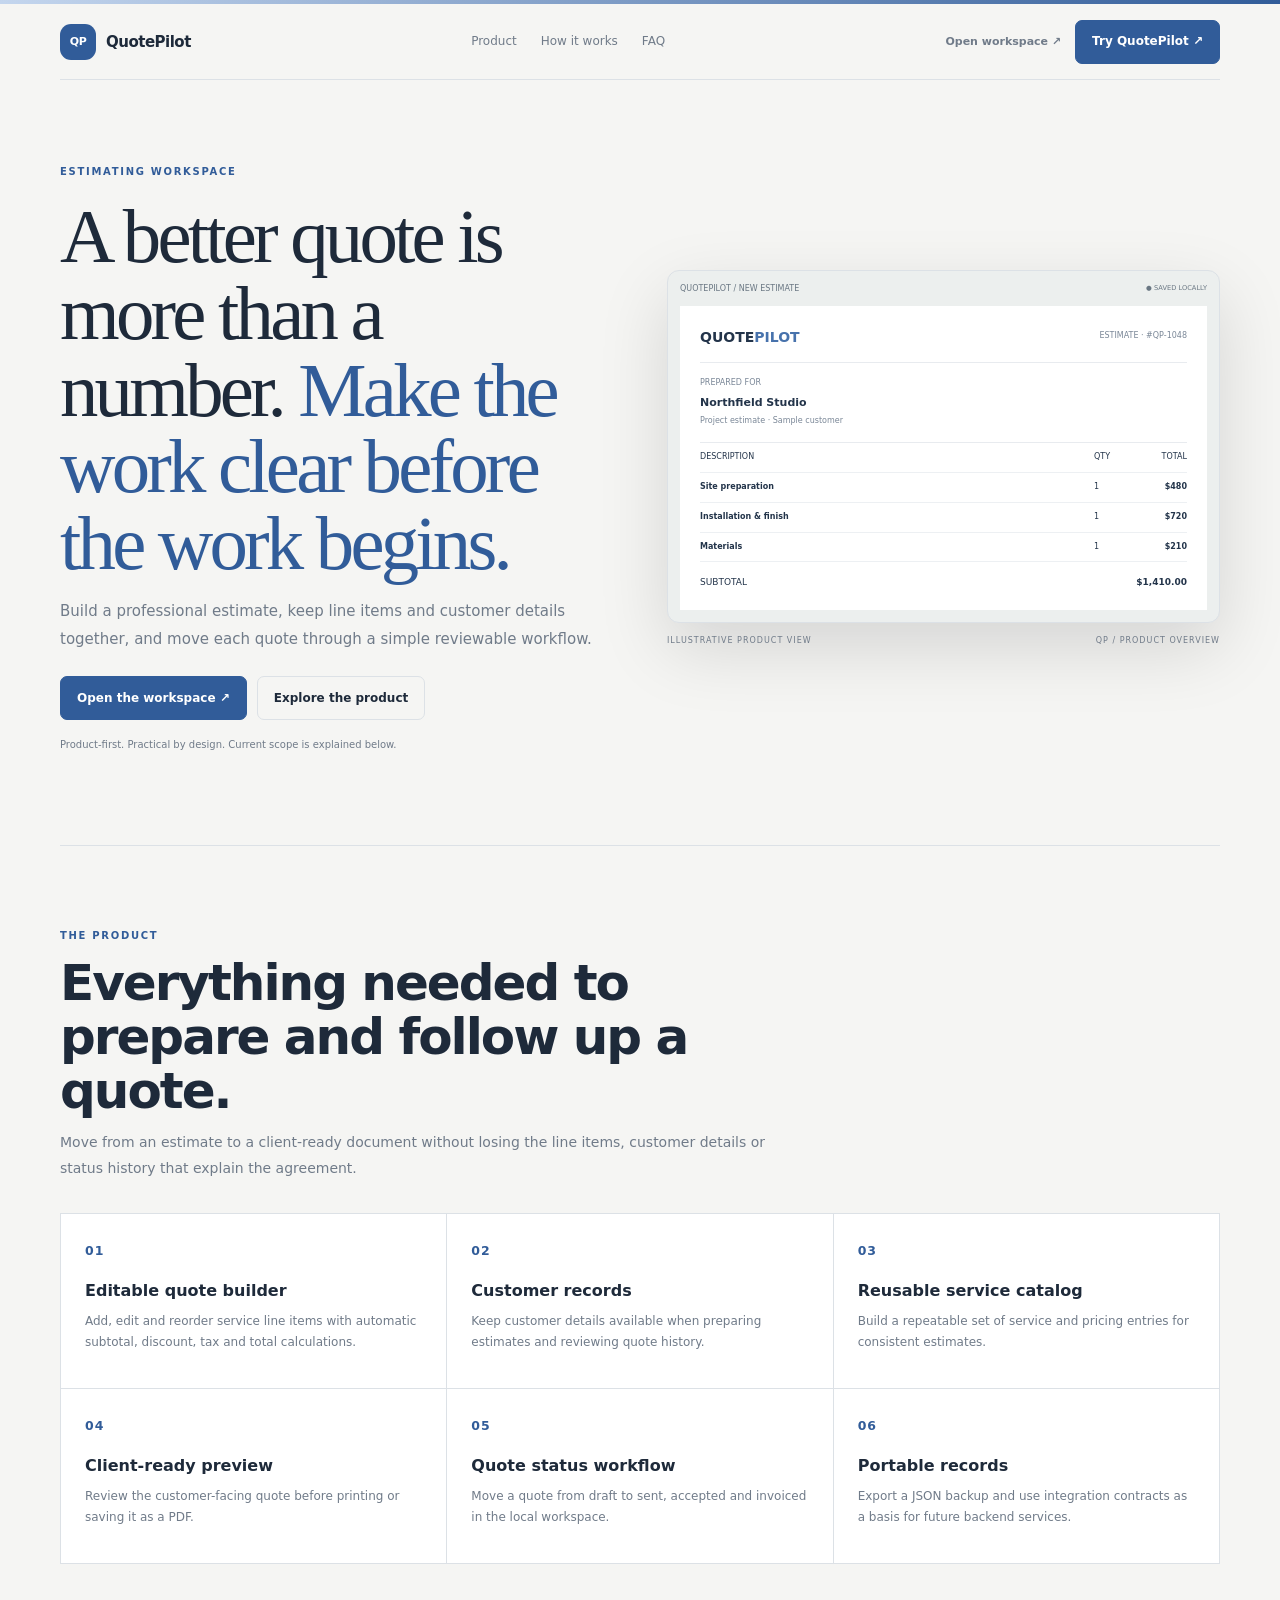
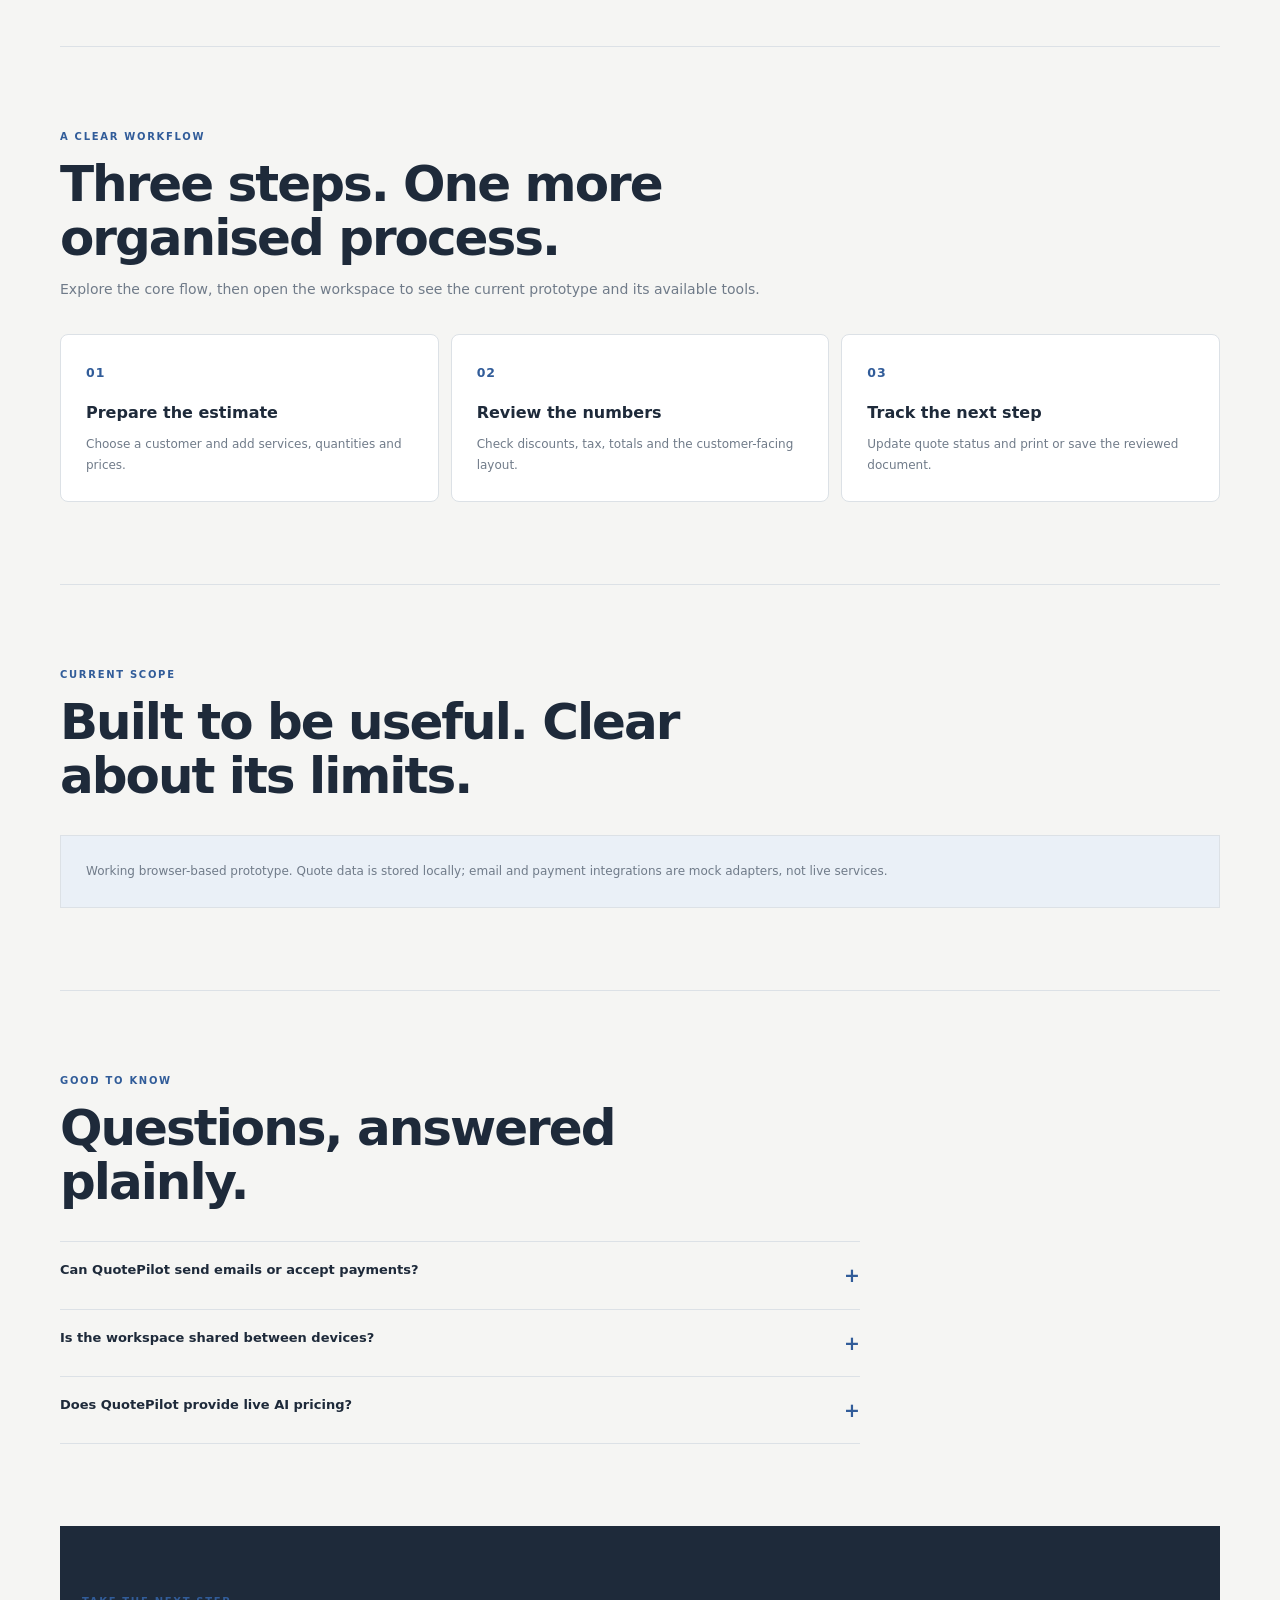
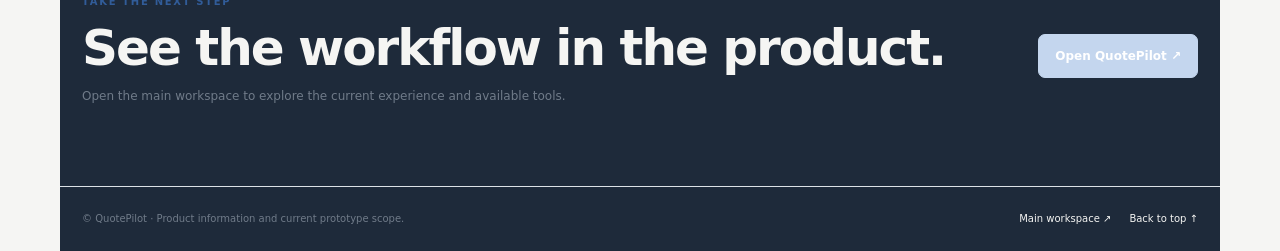
==== commit 7799d155: "Upgrade product marketing website with product-specific design" ====
--- a/website/index.html
+++ b/website/index.html
@@ -1,6 +1,19 @@
-<!doctype html><html lang="en"><head><meta charset="utf-8"><meta name="viewport" content="width=device-width,initial-scale=1"><meta name="theme-color" content="#f4f7fc"><meta name="description" content="Build clear, client-ready estimates with editable line items, customer details, discounts and tax—then review the quote before it goes out."><meta property="og:title" content="QuotePilot — Send quotes that look as professional as your work."><meta property="og:description" content="Build clear, client-ready estimates with editable line items, customer details, discounts and tax—then review the quote before it goes out."><title>QuotePilot — Send quotes that look as professional as your work.</title><style>
-:root{--bg:#f4f7fc;--panel:#ffffff;--line:#dfe7f3;--ink:#182a47;--muted:#73819a;--a:#b7ccff;--b:#345fd7}*{box-sizing:border-box}html{scroll-behavior:smooth;scroll-padding-top:90px}body{margin:0;background:var(--bg);color:var(--ink);font:15px/1.55 Inter,ui-sans-serif,system-ui,-apple-system,BlinkMacSystemFont,"Segoe UI",sans-serif}.site{overflow:hidden}.wrap{width:min(1160px,calc(100% - 44px));margin:auto}.stripe{height:4px;background:linear-gradient(90deg,var(--a),var(--b))}.nav{height:78px;display:flex;align-items:center;justify-content:space-between;gap:22px;border-bottom:1px solid var(--line)}.brand{display:flex;align-items:center;gap:10px;font-weight:850;letter-spacing:-.6px;font-size:18px}.mark{width:37px;height:37px;display:grid;place-items:center;background:var(--a);color:#10130f;border-radius:12px;font-size:12px;font-weight:900;box-shadow:0 8px 22px #d4fb6922}.links{display:flex;gap:26px;color:var(--muted);font-size:12px}.links a:hover{color:var(--ink)}.navright{display:flex;gap:12px;align-items:center}.source{font-size:11px;color:var(--muted);font-weight:750}.button{min-height:43px;padding:0 15px;display:inline-flex;align-items:center;justify-content:center;gap:8px;border:1px solid var(--line);border-radius:11px;font-size:12px;font-weight:800;transition:.18s}.button:hover{transform:translateY(-2px);border-color:var(--b)}.primary{background:var(--a);border-color:var(--a);color:#10130f}.menu{display:none;color:var(--ink);background:transparent;border:1px solid var(--line);border-radius:9px;padding:8px 10px}.hero{position:relative;display:grid;grid-template-columns:.96fr 1.04fr;gap:48px;align-items:center;padding:77px 0 83px;min-height:610px}.hero:before{content:"";position:absolute;width:590px;height:590px;left:-280px;top:-240px;border-radius:50%;background:radial-gradient(circle,#d4fb6916,transparent 68%);pointer-events:none}.copy{position:relative;z-index:1}.badge{display:inline-flex;align-items:center;gap:8px;border:1px solid var(--line);border-radius:99px;padding:7px 10px;margin-bottom:25px;color:var(--muted);font-size:10px}.badge i{width:6px;height:6px;background:var(--b);border-radius:50%;box-shadow:0 0 0 4px #d4fb6922}.eyebrow{font-size:10px;color:var(--b);font-weight:900;letter-spacing:1.55px;text-transform:uppercase}.eyebrow:before{content:"";display:inline-block;width:18px;height:2px;background:var(--b);vertical-align:middle;margin:0 9px 3px 0}.hero h1{font-size:clamp(44px,5.2vw,67px);line-height:1.02;letter-spacing:-3.5px;margin:19px 0 22px;font-weight:850;max-width:640px}.hero h1 em{font-style:normal;color:var(--b)}.lead{font-size:15px;line-height:1.85;color:var(--muted);max-width:550px;margin:0 0 26px}.ctas{display:flex;align-items:center;flex-wrap:wrap;gap:11px}.secondary{background:transparent}.micro{display:flex;align-items:center;gap:9px;margin-top:23px;color:var(--muted);font-size:10px}.micro strong{color:var(--b)}.preview{position:relative;background:var(--panel);border:1px solid var(--line);border-radius:18px;overflow:hidden;box-shadow:0 28px 85px #0009}.previewbar{display:flex;align-items:center;gap:12px;padding:14px 16px;border-bottom:1px solid var(--line);font-size:11px}.lights{display:flex;gap:4px}.lights i{width:6px;height:6px;border-radius:50%;background:var(--line)}.lights i:first-child{background:#ee7d76}.lights i:nth-child(2){background:#e8c36b}.lights i:nth-child(3){background:#62c99a}.previewbar b small{font-weight:500;color:var(--muted)}.pill{margin-left:auto;border:1px solid var(--line);padding:4px 6px;border-radius:5px;font-size:7px;letter-spacing:.6px;color:var(--muted);white-space:nowrap}.previewbody{padding:18px}.vhead{display:flex;align-items:center;justify-content:space-between;gap:10px;margin-bottom:14px}.vhead small,.scenario small{display:block;font-size:8px;font-weight:850;letter-spacing:.9px;color:var(--muted);margin-bottom:5px}.vhead h3{font-size:18px;letter-spacing:-.6px;margin:0}.stats{display:grid;grid-template-columns:repeat(3,minmax(0,1fr));gap:8px;margin-bottom:12px}.stats>div{background:#0d1420;border:1px solid var(--line);border-radius:10px;padding:11px;min-width:0}.stats small{display:block;font-size:8px;color:var(--muted);white-space:nowrap}.stats b{display:block;font-size:23px;letter-spacing:-1px;margin:7px 0 1px;white-space:nowrap}.stats em{font-size:11px;font-style:normal;color:var(--muted)}.stats span{display:block;color:var(--muted);font-size:8px}.chart{border:1px solid var(--line);border-radius:11px;padding:12px;margin-bottom:11px}.charthead{display:flex;justify-content:space-between;gap:8px;font-size:9px;margin-bottom:12px}.charthead small{font-size:8px;color:var(--muted)}.bars{height:76px;display:flex;align-items:flex-end;gap:7px;border-bottom:1px solid var(--line);background:repeating-linear-gradient(to bottom,transparent 0,transparent 24px,#28334680 25px,transparent 26px)}.bars i{flex:1;max-width:26px;border-radius:4px 4px 0 0;background:linear-gradient(180deg,var(--a),var(--b));opacity:.88}.bars i.bad{background:linear-gradient(180deg,#ff8d85,#cc535c)}.axis{display:flex;justify-content:space-between;font-size:7px;color:var(--muted);padding-top:7px}.rows{border:1px solid var(--line);border-radius:10px;padding:0 10px}.row{display:flex;gap:9px;align-items:center;padding:10px 0;border-bottom:1px solid var(--line)}.row:last-child{border-bottom:0}.row>div{flex:1;min-width:0}.row b{font-size:9px;display:block}.row small{display:block;font-size:8px;color:var(--muted);margin-top:3px}.row strong{font-size:8px;white-space:nowrap}.dot{width:7px;height:7px;border-radius:50%;flex:0 0 auto}.green{background:#3ec68b}.red{background:#ed7080}.gold{background:#eab752}.ok{color:#3ec68b}.err,.risk{color:#ed7080}.warn{color:#eab752}.chart .marginbars{display:grid;gap:10px}.marginbars>div{display:grid;grid-template-columns:75px 1fr 30px;gap:7px;align-items:center;font-size:8px}.marginbars span{color:var(--muted)}.marginbars i{height:7px;background:#d4fb6965;border-radius:8px;overflow:hidden}.marginbars i b{display:block;height:100%;background:var(--b);border-radius:8px}.marginbars i b.below{background:#d79b45}.marginbars strong{text-align:right;font-size:8px}.scenario{display:flex;justify-content:space-between;gap:12px;padding:12px;border:1px solid var(--line);border-radius:10px}.scenario b{font-size:10px;display:block}.scenario span{font-size:8px;color:var(--muted);display:block;margin-top:5px}.result{border-left:1px solid var(--line);padding-left:12px;min-width:110px}.result strong{display:block;font-size:19px;letter-spacing:-.7px}.riskbanner{display:flex;align-items:center;gap:9px;border:1px solid #8a5cf655;background:#26182a;border-radius:10px;padding:10px;margin-bottom:10px}.shield{display:grid;place-items:center;width:27px;height:27px;border-radius:8px;background:#874cff24;color:#bda8ff;font-weight:900}.riskbanner div{flex:1;min-width:0}.riskbanner b{display:block;font-size:9px}.riskbanner small{display:block;color:var(--muted);font-size:7px;margin-top:3px}.riskbanner strong{font-size:8px;color:#bda8ff}.avatar{width:25px;height:25px;display:grid;place-items:center;border-radius:8px;background:#d4fb6933;color:var(--b);font-size:8px;font-weight:900;flex:0 0 auto}.row .avatar+b{display:block}.section{padding:70px 0}.sectionhead{max-width:660px;margin-bottom:28px}.sectionhead h2{font-size:clamp(32px,4vw,45px);line-height:1.08;letter-spacing:-2px;margin:14px 0}.sectionhead p{color:var(--muted);font-size:13px;line-height:1.85;margin:0}.features{border-top:1px solid var(--line)}.feature{display:grid;grid-template-columns:55px 1fr 22px;gap:14px;padding:24px 0;border-bottom:1px solid var(--line)}.no{color:var(--b);font-size:11px;font-weight:900;padding-top:4px}.feature h3{font-size:17px;letter-spacing:-.4px;margin:0 0 5px}.feature p{max-width:700px;color:var(--muted);font-size:12px;line-height:1.8;margin:0}.arrow{text-align:right;color:var(--muted)}.steps{display:grid;grid-template-columns:repeat(3,1fr);gap:13px}.step{padding:20px;border:1px solid var(--line);border-radius:15px;background:var(--panel);min-height:160px}.step span{width:30px;height:30px;display:grid;place-items:center;border-radius:9px;background:#d4fb6930;color:var(--b);font-size:10px;font-weight:900}.step h3{font-size:15px;margin:18px 0 7px}.step p{font-size:11px;line-height:1.8;color:var(--muted);margin:0}.truth{display:grid;grid-template-columns:1fr 1.1fr;gap:30px;border:1px solid var(--line);border-radius:18px;background:var(--panel);padding:26px}.truth h2{font-size:27px;letter-spacing:-1.1px;line-height:1.16;margin:12px 0}.truth p{font-size:11px;line-height:1.85;color:var(--muted);margin:0}.truthitems{display:grid;gap:13px}.truthitem{display:flex;gap:11px}.check{width:25px;height:25px;flex:0 0 25px;border-radius:8px;display:grid;place-items:center;background:#d4fb6925;color:var(--b);font-weight:900}.truthitem b{display:block;font-size:11px;margin:2px 0 3px}.truthitem small{display:block;color:var(--muted);font-size:10px;line-height:1.75}.faqgrid{display:grid;grid-template-columns:1fr 1fr;gap:10px}.faq{border:1px solid var(--line);background:var(--panel);border-radius:13px;padding:17px}.faq h3{font-size:12px;margin:0 0 7px}.faq p{font-size:10px;line-height:1.85;color:var(--muted);margin:0}.closing{padding:20px 0 78px}.closebox{display:flex;align-items:center;justify-content:space-between;gap:20px;padding:32px;border:1px solid #d4fb6955;border-radius:19px;background:linear-gradient(120deg,#d4fb6916,var(--panel) 78%);position:relative;overflow:hidden}.closebox h2{font-size:27px;letter-spacing:-1.1px;margin:0 0 8px}.closebox p{max-width:580px;color:var(--muted);font-size:11px;line-height:1.85;margin:0}.foot{padding:25px 0 32px;border-top:1px solid var(--line);display:flex;justify-content:space-between;gap:15px;flex-wrap:wrap;align-items:center}.footbrand{display:flex;align-items:center;gap:8px;font-size:12px;font-weight:850}.footbrand .mark{width:27px;height:27px;border-radius:9px;font-size:9px}.footnote{color:var(--muted);font-size:9px}.footlinks{display:flex;gap:16px;color:var(--muted);font-size:10px}
-@media(max-width:960px){.hero{grid-template-columns:1fr;gap:32px;padding:60px 0}.hero h1{max-width:780px}.copy{max-width:760px}.preview{max-width:760px;width:100%;margin:auto}.truth{grid-template-columns:1fr;gap:22px}}
-@media(max-width:700px){.wrap{width:calc(100% - 30px)}.nav{height:66px}.links{display:none}.source{display:none}.menu{display:block}.hero{padding:42px 0 48px;min-height:0;gap:26px}.hero h1{font-size:clamp(42px,11vw,58px);letter-spacing:-2.7px}.lead{font-size:13px}.button{min-height:41px;padding:0 11px}.previewbody{padding:12px}.previewbar{padding:12px}.stats{gap:5px}.stats>div{padding:9px 7px}.stats b{font-size:18px}.section{padding:51px 0}.sectionhead h2{font-size:34px}.feature{grid-template-columns:30px 1fr 15px;gap:8px;padding:20px 0}.feature h3{font-size:15px}.steps{grid-template-columns:1fr;gap:9px}.step{min-height:0;padding:16px}.step h3{margin:11px 0 6px}.truth{padding:19px}.truth h2{font-size:24px}.faqgrid{grid-template-columns:1fr}.closebox{padding:23px;align-items:flex-start;flex-direction:column}.closebox h2{font-size:24px}.foot{flex-direction:column;align-items:flex-start}.footlinks{flex-wrap:wrap}.result{min-width:95px}.row small{overflow-wrap:anywhere}}
-@media(prefers-reduced-motion:reduce){html{scroll-behavior:auto}.button{transition:none}}
-</style></head><body><div class="site"><div class="stripe"></div><div class="wrap"><header class="nav"><a class="brand" href="#top"><span class="mark">Q/</span>QuotePilot</a><nav class="links" aria-label="Main navigation"><a href="#product">Product</a><a href="#workflow">How it works</a><a href="#scope">Prototype scope</a><a href="#faq">FAQ</a></nav><div class="navright"><a class="source" href="https://github.com/dmytri595-design/quote-pilot" target="_blank" rel="noopener noreferrer">Source code ↗</a><a class="button primary" href="https://dmytri595-design.github.io/quote-pilot/" target="_blank" rel="noopener noreferrer">Open main service ↗</a><button class="menu" aria-label="Toggle navigation" id="menubtn">☰</button></div></header><main id="top"><section class="hero"><div class="copy"><div class="badge"><i></i> Interactive prototype · no sign-up</div><div class="eyebrow">ESTIMATING WORKSPACE FOR SERVICE BUSINESSES</div><h1>Send quotes that look as professional as your work. <em>Built for clear decisions.</em></h1><p class="lead">Build clear, client-ready estimates with editable line items, customer details, discounts and tax—then review the quote before it goes out.</p><div class="ctas"><a class="button primary" href="https://dmytri595-design.github.io/quote-pilot/" target="_blank" rel="noopener noreferrer">Open the main service ↗</a><a class="button secondary" href="#product">See how it works ↓</a></div><div class="micro"><strong>✓</strong> Try the workflow with sample data. No account required.</div></div><div class="preview"><div class="previewbar"><span class="lights"><i></i><i></i><i></i></span><b>QuotePilot <small> / Product preview</small></b><span class="pill">SAMPLE DATA</span></div><div class="previewbody"><div class="vhead"><div><small>QUOTE NO. Q-1042 / SAMPLE</small><h3>Kitchen refresh</h3></div><span class="pill">DRAFT QUOTE</span></div><div class="stats"><div><small>Estimate total</small><b>$3,842</b><span>illustrative USD</span></div><div><small>Line items</small><b>03</b><span>editable</span></div><div><small>Workflow</small><b>Draft</b><span>review first</span></div></div><div class="rows"><div class="row"><div><b>Cabinet installation</b><small>8 hours × $185</small></div><strong>$1,480</strong></div><div class="row"><div><b>Fixture replacement</b><small>4 units × $215</small></div><strong>$860</strong></div><div class="row"><div><b>Materials & finish</b><small>One lot × $1,050</small></div><strong>$1,050</strong></div></div><div class="chart"><div class="charthead"><b>Customer quote preview</b><small>Print / Save PDF</small></div><div style="display:flex;justify-content:space-between;gap:10px;font-size:10px"><span style="color:var(--muted)">Subtotal</span><b>$3,390.00</b></div><div style="display:flex;justify-content:space-between;gap:10px;font-size:10px;margin-top:7px"><span style="color:var(--muted)">Discount + tax estimate</span><b>$452.50</b></div></div><div class="micro"><strong>◇</strong> Illustrative workspace · values are examples, not customer results</div></div></div></section><section class="section" id="product"><div class="sectionhead"><div class="eyebrow">A focused workspace</div><h2>Less friction between the details and the next decision.</h2><p>QuotePilot brings the core workflow into one place—with clear states, practical controls and outputs you can inspect before moving forward.</p></div><div class="features"><article class="feature"><span class="no">01</span><div><h3>Create estimates with accurate totals</h3><p>Use editable line items, a service catalog and automatic subtotal, discount, tax and total calculations.</p></div><span class="arrow">↗</span></article><article class="feature"><span class="no">02</span><div><h3>Give customers a clearer view</h3><p>Preview a branded, readable quote before printing or saving it as a PDF.</p></div><span class="arrow">↗</span></article><article class="feature"><span class="no">03</span><div><h3>Keep your quoting workflow organized</h3><p>Track quote status, customers and service items from a single browser workspace.</p></div><span class="arrow">↗</span></article></div></section><section class="section" id="workflow"><div class="sectionhead"><div class="eyebrow">How it works</div><h2>From the first input to a useful output.</h2><p>Keep work visible, understand what needs attention and stay in control of the final decision.</p></div><div class="steps"><article class="step"><span>01</span><h3>Build</h3><p>Select a customer and add priced services.</p></article><article class="step"><span>02</span><h3>Review</h3><p>Check totals and preview the customer-facing quote.</p></article><article class="step"><span>03</span><h3>Share</h3><p>Print or save a PDF; connect delivery providers later.</p></article></div></section><section class="section" id="scope"><div class="truth"><div><div class="eyebrow">Honest product scope</div><h2>Explore the product as it exists today.</h2><p>QuotePilot is a local-first application prototype. Quote records stay in this browser. AI, email, payment processing and cloud persistence are mocked and do not send real messages or collect payments.</p></div><div class="truthitems"><div class="truthitem"><span class="check">✓</span><div><b>Interactive application</b><small>Open the working prototype to try the available forms, workflows and exports.</small></div></div><div class="truthitem"><span class="check">◇</span><div><b>Sample data is labelled</b><small>Illustrative records and UI previews are not customer results or verified performance claims.</small></div></div><div class="truthitem"><span class="check">↗</span><div><b>Source available for review</b><small>Inspect the code and project notes before considering integration work or acquisition.</small></div></div></div></div></section><section class="section" id="faq"><div class="sectionhead"><div class="eyebrow">Frequently asked</div><h2>Know what you’re trying.</h2></div><div class="faqgrid"><article class="faq"><h3>Can I try this without an account?</h3><p>Yes. Open the interactive demo. No signup is required for this prototype.</p></article><article class="faq"><h3>Is this a production SaaS?</h3><p>No. It is a pre-launch prototype. Review the stated scope and missing production integrations before relying on it for business-critical work.</p></article><article class="faq"><h3>Does it connect to external services?</h3><p>Only features explicitly implemented in the current app work. The scope notice above explains what is simulated or not connected.</p></article><article class="faq"><h3>Where can I review the implementation?</h3><p>The public repository contains the source and product notes. The demo is intended for evaluation, not as a promise of production readiness.</p></article></div></section><section class="closing"><div class="closebox"><div><h2>See the workflow for yourself.</h2><p>Try the current prototype first, then inspect the source and documentation to understand what is implemented and what comes next.</p></div><a class="button primary" href="https://dmytri595-design.github.io/quote-pilot/" target="_blank" rel="noopener noreferrer">Open main service ↗</a></div></section></main><footer class="foot"><div class="footbrand"><span class="mark">Q/</span>QuotePilot</div><div class="footnote">Pre-launch prototype · No customer or revenue claims.</div><div class="footlinks"><a href="https://github.com/dmytri595-design/quote-pilot" target="_blank" rel="noopener noreferrer">GitHub ↗</a><a href="https://dmytri595-design.github.io/quote-pilot/" target="_blank" rel="noopener noreferrer">Main service ↗</a><a href="#top">Back to top ↑</a></div></footer></div></div><script>(function(){var b=document.getElementById("menubtn");if(!b)return;b.addEventListener("click",function(){var n=document.querySelector(".links");if(!n)return;var show=n.style.display!=="flex";n.style.display=show?"flex":"none";if(show){n.style.position="absolute";n.style.top="72px";n.style.left="15px";n.style.right="15px";n.style.zIndex="20";n.style.padding="17px";n.style.flexDirection="column";n.style.gap="15px";n.style.background="var(--panel)";n.style.border="1px solid var(--line)";n.style.borderRadius="13px"}})})();</script></body></html>+<!doctype html><html lang="en"><head><meta charset="utf-8"><meta name="viewport" content="width=device-width,initial-scale=1"><meta name="description" content="Build a professional estimate, keep line items and customer details together, and move each quote through a simple reviewable workflow."><meta property="og:title" content="QuotePilot — Make the work clear before the work begins."><meta property="og:description" content="Build a professional estimate, keep line items and customer details together, and move each quote through a simple reviewable workflow."><title>QuotePilot — Make the work clear before the work begins.</title><style>
+*{box-sizing:border-box}html{scroll-behavior:smooth}body{margin:0;font:15px/1.6 Inter,system-ui,sans-serif;background:var(--bg);color:var(--ink)}a{color:inherit;text-decoration:none}.wrap{width:min(1160px,calc(100% - 44px));margin:auto}.topline{height:4px;background:linear-gradient(90deg,var(--accent2),var(--accent))}.nav{height:76px;border-bottom:1px solid var(--line);display:flex;align-items:center;justify-content:space-between;gap:20px}.brand{display:flex;align-items:center;gap:10px;font-weight:850;letter-spacing:-.5px}.mark{width:36px;height:36px;border-radius:11px;background:var(--accent);color:white;display:grid;place-items:center;font-size:11px}.navlinks{display:flex;gap:24px;color:var(--muted);font-size:12px}.navright{display:flex;align-items:center;gap:14px}.navright>a:first-child{font-size:11px;font-weight:700;color:var(--muted)}.btn{display:inline-flex;align-items:center;justify-content:center;min-height:44px;padding:0 16px;border:1px solid var(--line);border-radius:7px;font-size:12px;font-weight:800;transition:.2s}.btn:hover{transform:translateY(-2px);border-color:var(--accent)}.primary{background:var(--accent);border-color:var(--accent);color:var(--button-text)}.hero{display:grid;grid-template-columns:1fr 1fr;gap:54px;align-items:center;padding:84px 0 92px;min-height:600px}.eyebrow{font-size:10px;letter-spacing:1.7px;font-weight:900;color:var(--accent);text-transform:uppercase}.hero h1{font-size:clamp(45px,5.8vw,73px);line-height:1;letter-spacing:-3.8px;margin:19px 0 15px;font-weight:780}.hero h1 em{font-style:normal;color:var(--accent)}.sub{font-size:15px;font-weight:800;margin:0 0 9px}.lead{font-size:15px;color:var(--muted);line-height:1.85;max-width:540px;margin:0 0 23px}.actions{display:flex;gap:10px;flex-wrap:wrap}.hint{font-size:10px;color:var(--muted);margin-top:17px}.visual-caption{display:flex;justify-content:space-between;gap:8px;margin-top:12px;color:var(--muted);font-size:8px;letter-spacing:1px;text-transform:uppercase}.section{padding:82px 0;border-top:1px solid var(--line)}.section-head{max-width:710px;margin-bottom:32px}.section h2{font-size:clamp(34px,4vw,50px);line-height:1.08;letter-spacing:-2px;margin:12px 0}.section-head p{color:var(--muted);font-size:14px;line-height:1.8;margin:0}.features{display:grid;grid-template-columns:repeat(3,1fr);border-top:1px solid var(--line);border-left:1px solid var(--line)}.feature{padding:24px;border-right:1px solid var(--line);border-bottom:1px solid var(--line);min-height:175px;background:var(--surface)}.feature>small,.step>small{color:var(--accent);font-weight:900;letter-spacing:1px}.feature h3,.step h3{font-size:16px;margin:16px 0 8px}.feature p,.step p{font-size:12px;line-height:1.75;color:var(--muted);margin:0}.steps{display:grid;grid-template-columns:repeat(3,1fr);gap:12px}.step{padding:25px;border:1px solid var(--line);background:var(--surface);border-radius:8px}.honesty{padding:25px;border:1px solid var(--line);background:var(--soft);color:var(--muted);font-size:12px;line-height:1.8}.faq{max-width:800px;border-top:1px solid var(--line)}details{border-bottom:1px solid var(--line);padding:18px 0}summary{cursor:pointer;font-weight:750;font-size:13px;list-style:none;display:flex;justify-content:space-between;gap:16px}summary::-webkit-details-marker{display:none}summary:after{content:"+";color:var(--accent);font-size:19px}details[open] summary:after{content:"−"}details p{font-size:12px;color:var(--muted);line-height:1.8}.closing{background:var(--ink);color:var(--bg);padding:68px 0}.closing-inner{display:flex;justify-content:space-between;align-items:center;gap:25px}.closing h2{margin:12px 0;font-size:clamp(32px,4vw,50px);line-height:1.05;letter-spacing:-2px}.closing p{color:var(--muted);font-size:12px}.closing .btn{white-space:nowrap;background:var(--accent2);border-color:var(--accent2);color:var(--button-text)}footer{padding:24px 0;background:var(--ink);color:var(--muted);border-top:1px solid var(--line)}.footer{display:flex;justify-content:space-between;gap:20px;align-items:center;font-size:10px}.footer a{color:var(--bg)}.footerlinks{display:flex;gap:18px}@media(max-width:850px){.hero{grid-template-columns:1fr;gap:36px;padding:62px 0}.features{grid-template-columns:repeat(2,1fr)}.closing-inner{align-items:flex-start;flex-direction:column}}@media(max-width:600px){.wrap{width:calc(100% - 32px)}.nav{height:68px}.navlinks,.navright>a:first-child{display:none}.hero h1{font-size:47px;letter-spacing:-2.5px}.section{padding:62px 0}.features,.steps{grid-template-columns:1fr}.feature,.step{min-height:0}.closing{padding:54px 0}.footer{align-items:flex-start;flex-direction:column}.footerlinks{flex-wrap:wrap}}@media(prefers-reduced-motion:reduce){html{scroll-behavior:auto}*,*:before,*:after{transition:none!important}}
+body.skin-quote{--bg:#f5f6f3;--surface:#fff;--ink:#1d2b25;--muted:#6d7a72;--line:#dfe6e0;--accent:#276b53;--accent2:#b8e6d1;--soft:#edf4ef;--button-text:#fff}
+body.skin-technical{--bg:#080d12;--surface:#101922;--ink:#eaf2ed;--muted:#9baba3;--line:#26362e;--accent:#c9f36a;--accent2:#6edbc5;--soft:#14221b;--button-text:#10160d}
+body.skin-editorial{--bg:#f6f2e9;--surface:#fffdf8;--ink:#263a30;--muted:#74796e;--line:#e4ded1;--accent:#375947;--accent2:#c5a678;--soft:#ebe8dd;--button-text:#fff}.skin-editorial .hero h1{font:500 clamp(50px,6vw,82px)/.98 Georgia,serif;letter-spacing:-3px}
+body.skin-enterprise{--bg:#f3f6fb;--surface:#fff;--ink:#132745;--muted:#65758e;--line:#dbe3ee;--accent:#245fc8;--accent2:#a9c4f4;--soft:#e9f0fb;--button-text:#fff}
+body.skin-finance{--bg:#f0f5f1;--surface:#fff;--ink:#17362a;--muted:#6c8175;--line:#d9e6dc;--accent:#17684d;--accent2:#bde8cf;--soft:#e2f1e6;--button-text:#fff}
+body.skin-quote{--bg:#f5f5f3;--surface:#fff;--ink:#1e2a3a;--muted:#707b89;--line:#dce1e6;--accent:#315c99;--accent2:#c4d6ee;--soft:#eaf0f7;--button-text:#fff}.skin-quote .hero h1{font:500 clamp(50px,6vw,78px)/1 Georgia,serif}
+body.skin-security{--bg:#080b13;--surface:#111725;--ink:#f0f2fa;--muted:#9aa4bb;--line:#292f43;--accent:#b8a0ff;--accent2:#6fd8ed;--soft:#171b31;--button-text:#111}
+.terminal,.bid,.margin,.quote,.security,.property{border:1px solid var(--line);background:var(--surface);border-radius:12px;overflow:hidden;box-shadow:0 25px 70px #0002;color:var(--ink);font-size:11px}.term-head,.bid-head,.margin-head,.security-head{display:flex;justify-content:space-between;align-items:center;gap:12px;padding:13px 15px;border-bottom:1px solid var(--line)}.term-head span{color:#db8b75;letter-spacing:2px}.term-head b,.bid-head b,.margin-head b,.security-head b{font-size:10px}.term-head small,.margin-head em,.security-head em{font-size:8px;color:var(--accent);font-style:normal;letter-spacing:.6px}.term-title{padding:16px 16px 7px;font-weight:800}.metrics{display:grid;grid-template-columns:repeat(3,1fr);gap:7px;padding:9px 15px 14px}.metrics>div{background:var(--soft);padding:10px;border-radius:6px}.metrics small,.margin-total small,.security-stats small{display:block;color:var(--muted);font-size:8px;letter-spacing:.6px}.metrics b{display:block;font-size:21px;margin-top:5px}.log{padding:0 15px 13px}.log p{display:grid;grid-template-columns:8px 1fr 1.2fr auto;gap:9px;align-items:center;padding:10px 7px;border-bottom:1px solid var(--line);margin:0}.log p.selected{background:var(--soft)}.log span,.log em{color:var(--muted);font-size:9px}.log em{font-style:normal}.log i{width:7px;height:7px;border-radius:50%;background:#70bd90}.log .warn{background:#d5a34f}.log .bad{background:#dc756d}.term-foot,.audit{border-top:1px solid var(--line);padding:11px 15px;color:var(--muted);font-size:8px;letter-spacing:.7px}.bid{padding-bottom:12px}.bid-head small,.margin-head small,.security-head small{display:block;color:var(--muted);font-size:8px;letter-spacing:.7px;margin-bottom:5px}.bid-head strong{padding:6px 8px;background:#fff0dc;color:#98621f;border-radius:4px;font-size:8px}.bid-label{padding:5px 15px;font-weight:800;font-size:9px}.requirement{display:grid;grid-template-columns:20px 1fr auto;gap:8px;align-items:center;padding:10px 15px;border-top:1px solid var(--line)}.requirement i{font-style:normal;background:#e5f5eb;color:#347b4b;border-radius:50%;width:18px;height:18px;display:grid;place-items:center}.requirement b,.requirement small{display:block}.requirement small{font-size:8px;color:var(--muted)}.requirement em{font-size:8px;color:#347b4b;font-style:normal}.requirement.risk em{color:#b77937}.requirement.risk i{background:#fff0dc;color:#b77937}.progress{height:5px;background:var(--soft);margin:12px 15px}.progress span{display:block;width:82%;height:100%;background:var(--accent)}.sample{text-align:right;display:block;padding:0 15px;color:var(--muted);font-size:7px;letter-spacing:.5px}.margin{padding:0 16px 13px}.margin-head{padding:15px 0}.margin-head small{display:block}.margin-total{display:flex;justify-content:space-between;align-items:end;border-bottom:1px solid var(--line);padding:13px 0}.margin-total b{display:block;color:var(--accent);font-size:32px;letter-spacing:-1px}.margin-total strong{font-size:21px}.bars p{display:grid;grid-template-columns:1fr auto;gap:5px;margin:12px 0}.bars p span{color:var(--muted)}.bars i{grid-column:1/3;height:6px;background:var(--soft);border-radius:4px}.bars u{display:block;height:100%;background:var(--accent);text-decoration:none;border-radius:4px}.margin-controls{display:grid;grid-template-columns:1fr 1fr;gap:12px;border-top:1px solid var(--line);padding-top:13px}.margin-controls label{font-size:8px;color:var(--muted)}.margin-controls b{display:block;color:var(--ink)}.margin-controls input{width:100%;accent-color:var(--accent)}.quote{background:#ecefee;padding:12px}.quote-bar{display:flex;justify-content:space-between;font-size:8px;color:#6a7783;margin-bottom:10px}.quote-paper{padding:20px;background:white;color:#23344a}.quote-logo,.quote-for{display:flex;justify-content:space-between;align-items:center;border-bottom:1px solid #e8ebef;padding-bottom:14px}.quote-logo b{font-size:14px}.quote-logo b span{color:#4772ac}.quote-logo small,.quote-for small,.quote-for span{font-size:8px;color:#7a8797}.quote-for{display:grid;justify-content:start;padding:14px 0;gap:4px}.quote-lines p{display:grid;grid-template-columns:1fr 25px 60px;gap:8px;border-bottom:1px solid #edf0f3;padding:8px 0;margin:0;font-size:8px}.quote-lines p>*:last-child{text-align:right}.quote-total{display:flex;justify-content:space-between;padding-top:13px;font-size:9px}.property{background:#fffdf8;padding:10px;border-radius:3px}.house{height:210px;padding:14px;display:flex;justify-content:space-between;flex-direction:column;color:#fff;background:linear-gradient(150deg,#9eaa94,#46594c 75%,#25392e)}.house span{font-size:8px;letter-spacing:1px}.house b{font:500 30px/1 Georgia,serif}.paper{padding:14px 8px 8px}.paper small{color:#7c897e;font-size:8px;letter-spacing:.8px}.paper h3{font:500 22px Georgia,serif;margin:8px 0}.paper p{font-size:9px;color:#70796f;line-height:1.6}.tags{display:flex;gap:10px;color:#436c52;font-size:7px;letter-spacing:.5px;font-weight:850}.security{padding:0 15px 12px}.security-head{padding:14px 0}.security-stats{display:flex;justify-content:space-between;padding:16px 0}.security-stats b{display:block;font-size:27px;margin-top:4px}.identity{display:grid;grid-template-columns:28px 1fr auto;gap:9px;align-items:center;padding:11px 0;border-top:1px solid var(--line)}.identity i{font-style:normal;width:26px;height:26px;display:grid;place-items:center;background:var(--soft);border-radius:8px;color:var(--accent);font-size:9px}.identity b,.identity small{display:block}.identity small{font-size:8px;color:var(--muted)}.identity strong{font-size:8px;color:#ed9b9e}.skin-security .identity strong{color:#ed9b9e}
+</style></head><body class="skin-quote"><div class="topline"></div><div class="wrap">
+<nav class="nav"><a class="brand" href="#top"><span class="mark">QP</span>QuotePilot</a><div class="navlinks"><a href="#product">Product</a><a href="#workflow">How it works</a><a href="#faq">FAQ</a></div><div class="navright"><a href="https://dmytri595-design.github.io/quote-pilot/" target="_blank" rel="noopener">Open workspace ↗</a><a class="btn primary" href="https://dmytri595-design.github.io/quote-pilot/" target="_blank" rel="noopener">Try QuotePilot ↗</a></div></nav>
+<main id="top"><section class="hero"><div><div class="eyebrow">ESTIMATING WORKSPACE</div><h1>A better quote is more than a number. <em>Make the work clear before the work begins.</em></h1><p class="lead">Build a professional estimate, keep line items and customer details together, and move each quote through a simple reviewable workflow.</p><div class="actions"><a class="btn primary" href="https://dmytri595-design.github.io/quote-pilot/" target="_blank" rel="noopener">Open the workspace ↗</a><a class="btn" href="#product">Explore the product</a></div><div class="hint">Product-first. Practical by design. Current scope is explained below.</div></div><div><div class="quote"><div class="quote-bar"><span>QUOTEPILOT / NEW ESTIMATE</span><small>● SAVED LOCALLY</small></div><div class="quote-paper"><div class="quote-logo"><b>QUOTE<span>PILOT</span></b><small>ESTIMATE · #QP-1048</small></div><div class="quote-for"><small>PREPARED FOR</small><b>Northfield Studio</b><span>Project estimate · Sample customer</span></div><div class="quote-lines"><p><span>DESCRIPTION</span><span>QTY</span><span>TOTAL</span></p><p><b>Site preparation</b><span>1</span><strong>$480</strong></p><p><b>Installation & finish</b><span>1</span><strong>$720</strong></p><p><b>Materials</b><span>1</span><strong>$210</strong></p></div><div class="quote-total"><span>SUBTOTAL</span><b>$1,410.00</b></div></div></div><div class="visual-caption"><span>Illustrative product view</span><span>QP / PRODUCT OVERVIEW</span></div></div></section>
+<section class="section" id="product"><div class="section-head"><div class="eyebrow">THE PRODUCT</div><h2>Everything needed to prepare and follow up a quote.</h2><p>Move from an estimate to a client-ready document without losing the line items, customer details or status history that explain the agreement.</p></div><div class="features"><article class="feature"><small>01</small><h3>Editable quote builder</h3><p>Add, edit and reorder service line items with automatic subtotal, discount, tax and total calculations.</p></article><article class="feature"><small>02</small><h3>Customer records</h3><p>Keep customer details available when preparing estimates and reviewing quote history.</p></article><article class="feature"><small>03</small><h3>Reusable service catalog</h3><p>Build a repeatable set of service and pricing entries for consistent estimates.</p></article><article class="feature"><small>04</small><h3>Client-ready preview</h3><p>Review the customer-facing quote before printing or saving it as a PDF.</p></article><article class="feature"><small>05</small><h3>Quote status workflow</h3><p>Move a quote from draft to sent, accepted and invoiced in the local workspace.</p></article><article class="feature"><small>06</small><h3>Portable records</h3><p>Export a JSON backup and use integration contracts as a basis for future backend services.</p></article></div></section>
+<section class="section" id="workflow"><div class="section-head"><div class="eyebrow">A CLEAR WORKFLOW</div><h2>Three steps. One more organised process.</h2><p>Explore the core flow, then open the workspace to see the current prototype and its available tools.</p></div><div class="steps"><article class="step"><small>01</small><h3>Prepare the estimate</h3><p>Choose a customer and add services, quantities and prices.</p></article><article class="step"><small>02</small><h3>Review the numbers</h3><p>Check discounts, tax, totals and the customer-facing layout.</p></article><article class="step"><small>03</small><h3>Track the next step</h3><p>Update quote status and print or save the reviewed document.</p></article></div></section>
+<section class="section"><div class="section-head"><div class="eyebrow">CURRENT SCOPE</div><h2>Built to be useful. Clear about its limits.</h2></div><div class="honesty">Working browser-based prototype. Quote data is stored locally; email and payment integrations are mock adapters, not live services.</div></section>
+<section class="section" id="faq"><div class="section-head"><div class="eyebrow">GOOD TO KNOW</div><h2>Questions, answered plainly.</h2></div><div class="faq"><details><summary>Can QuotePilot send emails or accept payments?</summary><p>Not yet. Current email and payment layers are mocked; no real messages or payments are processed.</p></details><details><summary>Is the workspace shared between devices?</summary><p>No. Quote, customer and service data are browser-local. Cloud persistence and authentication are future integrations.</p></details><details><summary>Does QuotePilot provide live AI pricing?</summary><p>No live AI provider is connected in the current prototype.</p></details></div></section>
+<section class="closing"><div class="wrap closing-inner"><div><div class="eyebrow">TAKE THE NEXT STEP</div><h2>See the workflow in the product.</h2><p>Open the main workspace to explore the current experience and available tools.</p></div><a class="btn" href="https://dmytri595-design.github.io/quote-pilot/" target="_blank" rel="noopener">Open QuotePilot ↗</a></div></section></main>
+<footer><div class="wrap footer"><span>© QuotePilot · Product information and current prototype scope.</span><div class="footerlinks"><a href="https://dmytri595-design.github.io/quote-pilot/" target="_blank" rel="noopener">Main workspace ↗</a><a href="#top">Back to top ↑</a></div></div></footer></div></body></html>
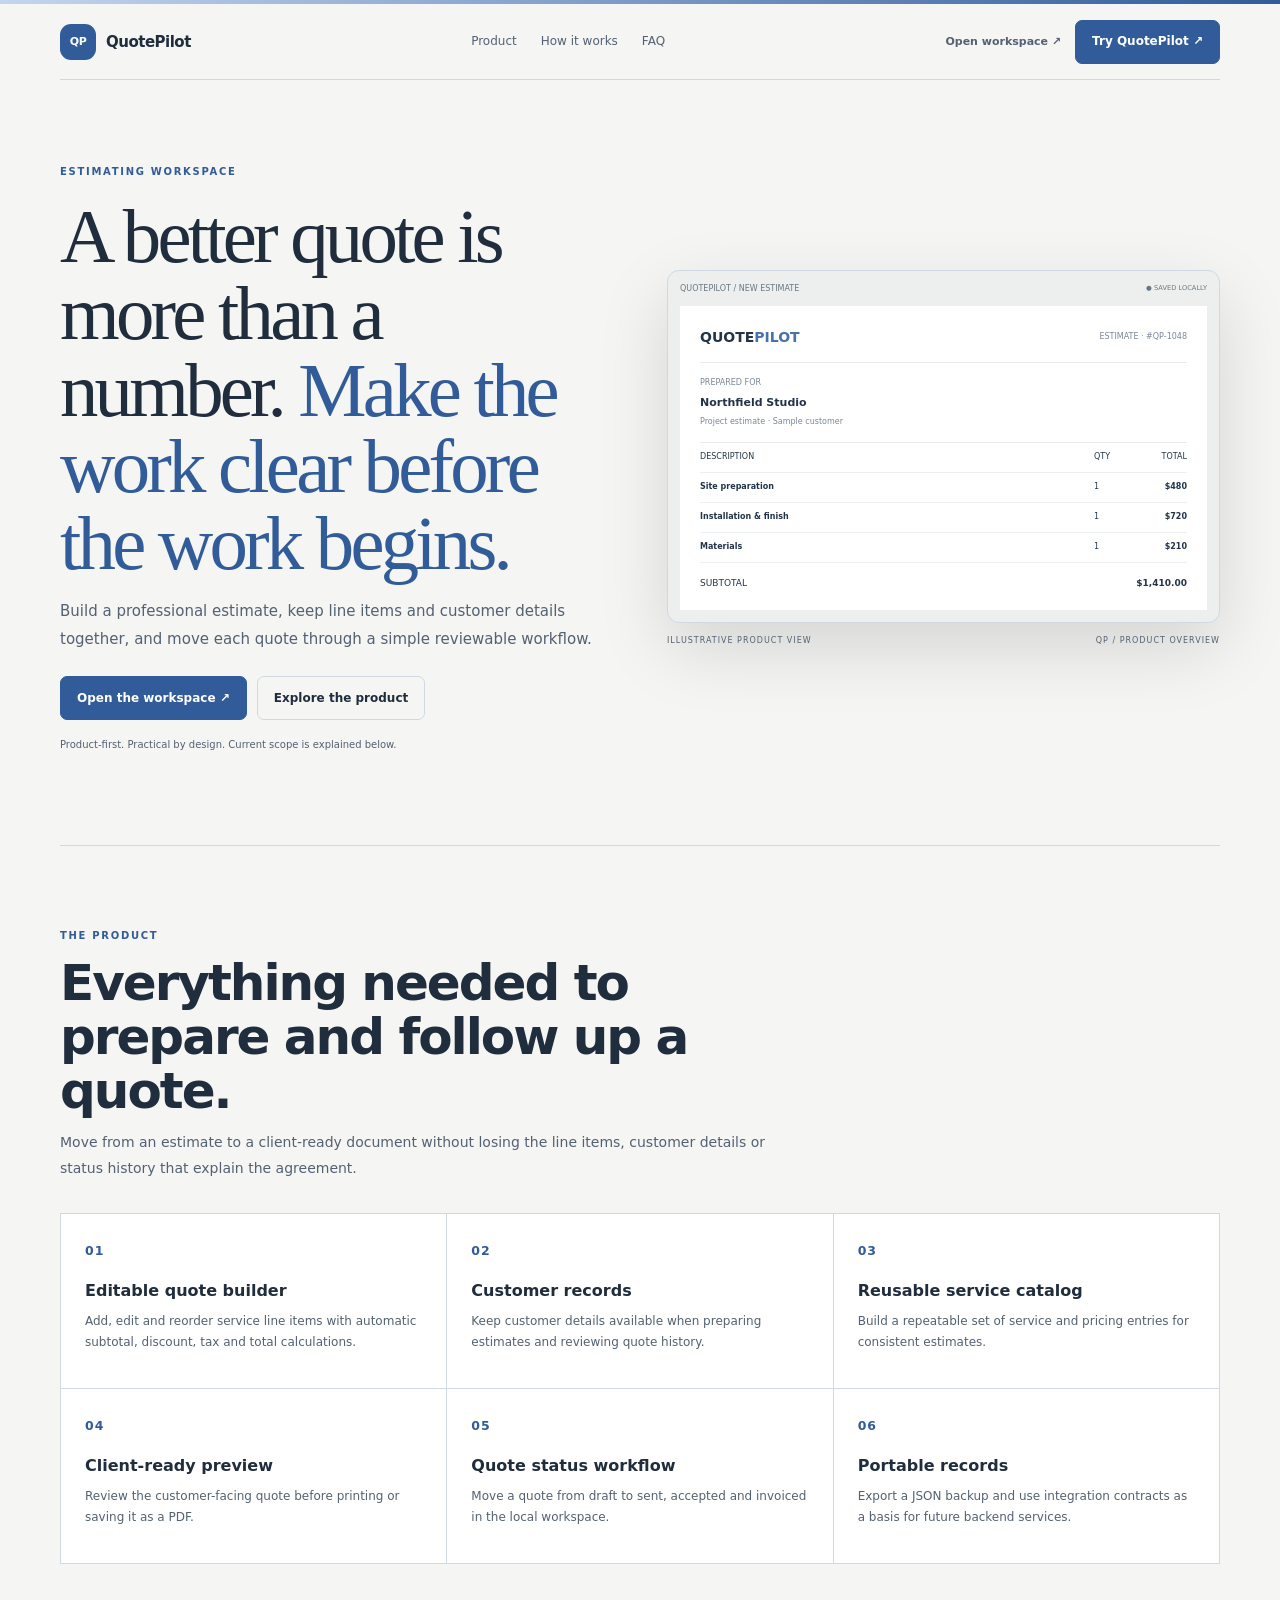
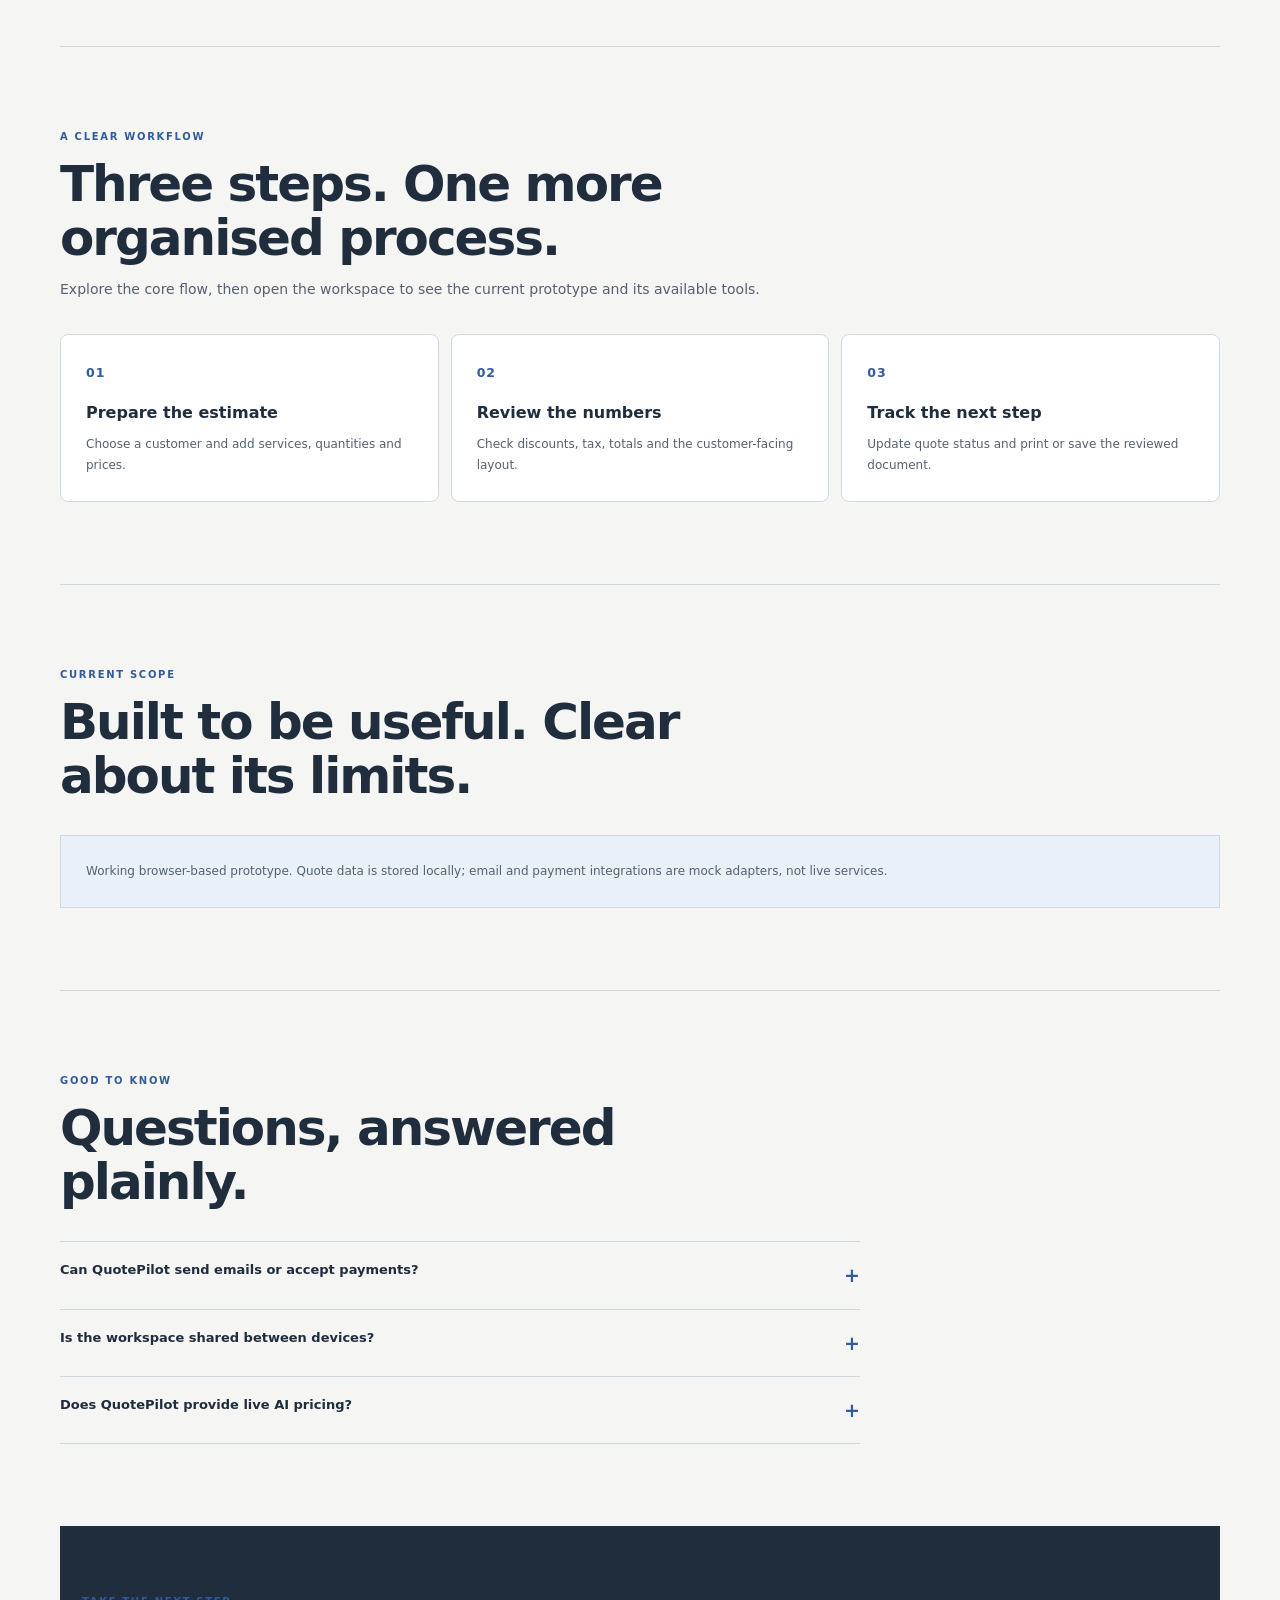
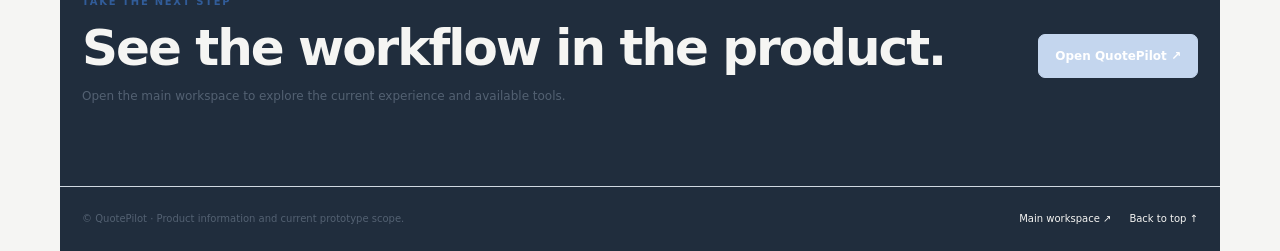
==== commit 12d8325d: "Add subtle motion and improve text/background contrast" ====
--- a/website/index.html
+++ b/website/index.html
@@ -8,7 +8,37 @@
 body.skin-quote{--bg:#f5f5f3;--surface:#fff;--ink:#1e2a3a;--muted:#707b89;--line:#dce1e6;--accent:#315c99;--accent2:#c4d6ee;--soft:#eaf0f7;--button-text:#fff}.skin-quote .hero h1{font:500 clamp(50px,6vw,78px)/1 Georgia,serif}
 body.skin-security{--bg:#080b13;--surface:#111725;--ink:#f0f2fa;--muted:#9aa4bb;--line:#292f43;--accent:#b8a0ff;--accent2:#6fd8ed;--soft:#171b31;--button-text:#111}
 .terminal,.bid,.margin,.quote,.security,.property{border:1px solid var(--line);background:var(--surface);border-radius:12px;overflow:hidden;box-shadow:0 25px 70px #0002;color:var(--ink);font-size:11px}.term-head,.bid-head,.margin-head,.security-head{display:flex;justify-content:space-between;align-items:center;gap:12px;padding:13px 15px;border-bottom:1px solid var(--line)}.term-head span{color:#db8b75;letter-spacing:2px}.term-head b,.bid-head b,.margin-head b,.security-head b{font-size:10px}.term-head small,.margin-head em,.security-head em{font-size:8px;color:var(--accent);font-style:normal;letter-spacing:.6px}.term-title{padding:16px 16px 7px;font-weight:800}.metrics{display:grid;grid-template-columns:repeat(3,1fr);gap:7px;padding:9px 15px 14px}.metrics>div{background:var(--soft);padding:10px;border-radius:6px}.metrics small,.margin-total small,.security-stats small{display:block;color:var(--muted);font-size:8px;letter-spacing:.6px}.metrics b{display:block;font-size:21px;margin-top:5px}.log{padding:0 15px 13px}.log p{display:grid;grid-template-columns:8px 1fr 1.2fr auto;gap:9px;align-items:center;padding:10px 7px;border-bottom:1px solid var(--line);margin:0}.log p.selected{background:var(--soft)}.log span,.log em{color:var(--muted);font-size:9px}.log em{font-style:normal}.log i{width:7px;height:7px;border-radius:50%;background:#70bd90}.log .warn{background:#d5a34f}.log .bad{background:#dc756d}.term-foot,.audit{border-top:1px solid var(--line);padding:11px 15px;color:var(--muted);font-size:8px;letter-spacing:.7px}.bid{padding-bottom:12px}.bid-head small,.margin-head small,.security-head small{display:block;color:var(--muted);font-size:8px;letter-spacing:.7px;margin-bottom:5px}.bid-head strong{padding:6px 8px;background:#fff0dc;color:#98621f;border-radius:4px;font-size:8px}.bid-label{padding:5px 15px;font-weight:800;font-size:9px}.requirement{display:grid;grid-template-columns:20px 1fr auto;gap:8px;align-items:center;padding:10px 15px;border-top:1px solid var(--line)}.requirement i{font-style:normal;background:#e5f5eb;color:#347b4b;border-radius:50%;width:18px;height:18px;display:grid;place-items:center}.requirement b,.requirement small{display:block}.requirement small{font-size:8px;color:var(--muted)}.requirement em{font-size:8px;color:#347b4b;font-style:normal}.requirement.risk em{color:#b77937}.requirement.risk i{background:#fff0dc;color:#b77937}.progress{height:5px;background:var(--soft);margin:12px 15px}.progress span{display:block;width:82%;height:100%;background:var(--accent)}.sample{text-align:right;display:block;padding:0 15px;color:var(--muted);font-size:7px;letter-spacing:.5px}.margin{padding:0 16px 13px}.margin-head{padding:15px 0}.margin-head small{display:block}.margin-total{display:flex;justify-content:space-between;align-items:end;border-bottom:1px solid var(--line);padding:13px 0}.margin-total b{display:block;color:var(--accent);font-size:32px;letter-spacing:-1px}.margin-total strong{font-size:21px}.bars p{display:grid;grid-template-columns:1fr auto;gap:5px;margin:12px 0}.bars p span{color:var(--muted)}.bars i{grid-column:1/3;height:6px;background:var(--soft);border-radius:4px}.bars u{display:block;height:100%;background:var(--accent);text-decoration:none;border-radius:4px}.margin-controls{display:grid;grid-template-columns:1fr 1fr;gap:12px;border-top:1px solid var(--line);padding-top:13px}.margin-controls label{font-size:8px;color:var(--muted)}.margin-controls b{display:block;color:var(--ink)}.margin-controls input{width:100%;accent-color:var(--accent)}.quote{background:#ecefee;padding:12px}.quote-bar{display:flex;justify-content:space-between;font-size:8px;color:#6a7783;margin-bottom:10px}.quote-paper{padding:20px;background:white;color:#23344a}.quote-logo,.quote-for{display:flex;justify-content:space-between;align-items:center;border-bottom:1px solid #e8ebef;padding-bottom:14px}.quote-logo b{font-size:14px}.quote-logo b span{color:#4772ac}.quote-logo small,.quote-for small,.quote-for span{font-size:8px;color:#7a8797}.quote-for{display:grid;justify-content:start;padding:14px 0;gap:4px}.quote-lines p{display:grid;grid-template-columns:1fr 25px 60px;gap:8px;border-bottom:1px solid #edf0f3;padding:8px 0;margin:0;font-size:8px}.quote-lines p>*:last-child{text-align:right}.quote-total{display:flex;justify-content:space-between;padding-top:13px;font-size:9px}.property{background:#fffdf8;padding:10px;border-radius:3px}.house{height:210px;padding:14px;display:flex;justify-content:space-between;flex-direction:column;color:#fff;background:linear-gradient(150deg,#9eaa94,#46594c 75%,#25392e)}.house span{font-size:8px;letter-spacing:1px}.house b{font:500 30px/1 Georgia,serif}.paper{padding:14px 8px 8px}.paper small{color:#7c897e;font-size:8px;letter-spacing:.8px}.paper h3{font:500 22px Georgia,serif;margin:8px 0}.paper p{font-size:9px;color:#70796f;line-height:1.6}.tags{display:flex;gap:10px;color:#436c52;font-size:7px;letter-spacing:.5px;font-weight:850}.security{padding:0 15px 12px}.security-head{padding:14px 0}.security-stats{display:flex;justify-content:space-between;padding:16px 0}.security-stats b{display:block;font-size:27px;margin-top:4px}.identity{display:grid;grid-template-columns:28px 1fr auto;gap:9px;align-items:center;padding:11px 0;border-top:1px solid var(--line)}.identity i{font-style:normal;width:26px;height:26px;display:grid;place-items:center;background:var(--soft);border-radius:8px;color:var(--accent);font-size:9px}.identity b,.identity small{display:block}.identity small{font-size:8px;color:var(--muted)}.identity strong{font-size:8px;color:#ed9b9e}.skin-security .identity strong{color:#ed9b9e}
-</style></head><body class="skin-quote"><div class="topline"></div><div class="wrap">
+</style><style id="micro-motion-and-contrast">
+/* Readability: consistent, high-contrast text across each product palette. */
+body{ -webkit-font-smoothing:antialiased; text-rendering:optimizeLegibility; }
+body.skin-technical{--bg:#0b1118;--surface:#121d27;--ink:#eff5f1;--muted:#aebbb5;--line:#33434d;--accent:#d1ef8a;--accent2:#75ddc9;--soft:#1a2a32;color-scheme:dark}
+body.skin-editorial{--bg:#f6f2e9;--surface:#fffdf8;--ink:#26382f;--muted:#59675e;--line:#d9d1c4;--accent:#345a45;--accent2:#c4a678;--soft:#ece7dc;color-scheme:light}
+body.skin-enterprise{--bg:#f3f6fb;--surface:#fff;--ink:#142844;--muted:#53657d;--line:#d0dbea;--accent:#245fc8;--accent2:#a9c4f4;--soft:#e9f0fb;color-scheme:light}
+body.skin-finance{--bg:#f0f5f1;--surface:#fff;--ink:#18372b;--muted:#596e62;--line:#cddcd1;--accent:#17684d;--accent2:#bde8cf;--soft:#e4f1e7;color-scheme:light}
+body.skin-quote{--bg:#f5f5f3;--surface:#fff;--ink:#202d3d;--muted:#536172;--line:#d0d8e1;--accent:#315c99;--accent2:#c4d6ee;--soft:#eaf0f7;color-scheme:light}
+body.skin-security{--bg:#0a0d16;--surface:#131a29;--ink:#f1f3fa;--muted:#adb6c9;--line:#353d53;--accent:#c2afff;--accent2:#79dced;--soft:#1b2135;color-scheme:dark}
+body .lead,body .section-head p,body .feature p,body .step p,body .honesty,body details p,body .hint,body .navlinks,body .navright>a:first-child{color:var(--muted)}
+body .feature h3,body .step h3,body summary{color:var(--ink)}
+body .feature,body .step{border-color:var(--line)}
+body a:focus-visible,body button:focus-visible,body summary:focus-visible{outline:2px solid var(--accent);outline-offset:4px;border-radius:4px}
+
+/* Small, restrained interactions; no large parallax or distracting loops. */
+.btn,.nav a,.feature,.step,summary,.mark,.visual-caption{transition:color .22s ease,background-color .22s ease,border-color .22s ease,box-shadow .22s ease,transform .22s ease}
+.feature:hover,.step:hover{transform:translateY(-3px);border-color:var(--accent);box-shadow:0 12px 28px rgba(30,48,40,.08)}
+.skin-technical .feature:hover,.skin-security .feature:hover{box-shadow:0 12px 28px rgba(0,0,0,.22)}
+.btn:hover{box-shadow:0 8px 20px rgba(30,48,40,.12)}
+.hero>div:first-child{animation:hero-copy-in .62s cubic-bezier(.2,.7,.2,1) both}
+.hero>div:last-child{animation:hero-preview-in .78s cubic-bezier(.2,.7,.2,1) both}
+.hero>div:last-child>:first-child{transform-origin:center;animation:preview-breathe 9s ease-in-out 1s infinite}
+@keyframes hero-copy-in{from{opacity:0;transform:translateY(13px)}to{opacity:1;transform:translateY(0)}}
+@keyframes hero-preview-in{from{opacity:0;transform:translateY(18px) scale(.99)}to{opacity:1;transform:translateY(0) scale(1)}}
+@keyframes preview-breathe{0%,100%{transform:translateY(0)}50%{transform:translateY(-4px)}}
+html.motion-enabled .motion-reveal{opacity:0;transform:translateY(17px);transition:opacity .58s ease,transform .58s cubic-bezier(.2,.7,.2,1)}
+html.motion-enabled .motion-reveal.is-visible{opacity:1;transform:translateY(0)}
+@media(hover:hover){.navlinks a:hover,.footer a:hover{color:var(--accent)}.mark:hover{transform:rotate(-5deg) scale(1.04)}}
+@media(prefers-reduced-motion:reduce){html{scroll-behavior:auto}*,*:before,*:after{animation:none!important;transition:none!important;scroll-behavior:auto!important}html.motion-enabled .motion-reveal{opacity:1!important;transform:none!important}}
+</style>
+</head><body class="skin-quote"><div class="topline"></div><div class="wrap">
 <nav class="nav"><a class="brand" href="#top"><span class="mark">QP</span>QuotePilot</a><div class="navlinks"><a href="#product">Product</a><a href="#workflow">How it works</a><a href="#faq">FAQ</a></div><div class="navright"><a href="https://dmytri595-design.github.io/quote-pilot/" target="_blank" rel="noopener">Open workspace ↗</a><a class="btn primary" href="https://dmytri595-design.github.io/quote-pilot/" target="_blank" rel="noopener">Try QuotePilot ↗</a></div></nav>
 <main id="top"><section class="hero"><div><div class="eyebrow">ESTIMATING WORKSPACE</div><h1>A better quote is more than a number. <em>Make the work clear before the work begins.</em></h1><p class="lead">Build a professional estimate, keep line items and customer details together, and move each quote through a simple reviewable workflow.</p><div class="actions"><a class="btn primary" href="https://dmytri595-design.github.io/quote-pilot/" target="_blank" rel="noopener">Open the workspace ↗</a><a class="btn" href="#product">Explore the product</a></div><div class="hint">Product-first. Practical by design. Current scope is explained below.</div></div><div><div class="quote"><div class="quote-bar"><span>QUOTEPILOT / NEW ESTIMATE</span><small>● SAVED LOCALLY</small></div><div class="quote-paper"><div class="quote-logo"><b>QUOTE<span>PILOT</span></b><small>ESTIMATE · #QP-1048</small></div><div class="quote-for"><small>PREPARED FOR</small><b>Northfield Studio</b><span>Project estimate · Sample customer</span></div><div class="quote-lines"><p><span>DESCRIPTION</span><span>QTY</span><span>TOTAL</span></p><p><b>Site preparation</b><span>1</span><strong>$480</strong></p><p><b>Installation & finish</b><span>1</span><strong>$720</strong></p><p><b>Materials</b><span>1</span><strong>$210</strong></p></div><div class="quote-total"><span>SUBTOTAL</span><b>$1,410.00</b></div></div></div><div class="visual-caption"><span>Illustrative product view</span><span>QP / PRODUCT OVERVIEW</span></div></div></section>
 <section class="section" id="product"><div class="section-head"><div class="eyebrow">THE PRODUCT</div><h2>Everything needed to prepare and follow up a quote.</h2><p>Move from an estimate to a client-ready document without losing the line items, customer details or status history that explain the agreement.</p></div><div class="features"><article class="feature"><small>01</small><h3>Editable quote builder</h3><p>Add, edit and reorder service line items with automatic subtotal, discount, tax and total calculations.</p></article><article class="feature"><small>02</small><h3>Customer records</h3><p>Keep customer details available when preparing estimates and reviewing quote history.</p></article><article class="feature"><small>03</small><h3>Reusable service catalog</h3><p>Build a repeatable set of service and pricing entries for consistent estimates.</p></article><article class="feature"><small>04</small><h3>Client-ready preview</h3><p>Review the customer-facing quote before printing or saving it as a PDF.</p></article><article class="feature"><small>05</small><h3>Quote status workflow</h3><p>Move a quote from draft to sent, accepted and invoiced in the local workspace.</p></article><article class="feature"><small>06</small><h3>Portable records</h3><p>Export a JSON backup and use integration contracts as a basis for future backend services.</p></article></div></section>
@@ -16,4 +46,7 @@
 <section class="section"><div class="section-head"><div class="eyebrow">CURRENT SCOPE</div><h2>Built to be useful. Clear about its limits.</h2></div><div class="honesty">Working browser-based prototype. Quote data is stored locally; email and payment integrations are mock adapters, not live services.</div></section>
 <section class="section" id="faq"><div class="section-head"><div class="eyebrow">GOOD TO KNOW</div><h2>Questions, answered plainly.</h2></div><div class="faq"><details><summary>Can QuotePilot send emails or accept payments?</summary><p>Not yet. Current email and payment layers are mocked; no real messages or payments are processed.</p></details><details><summary>Is the workspace shared between devices?</summary><p>No. Quote, customer and service data are browser-local. Cloud persistence and authentication are future integrations.</p></details><details><summary>Does QuotePilot provide live AI pricing?</summary><p>No live AI provider is connected in the current prototype.</p></details></div></section>
 <section class="closing"><div class="wrap closing-inner"><div><div class="eyebrow">TAKE THE NEXT STEP</div><h2>See the workflow in the product.</h2><p>Open the main workspace to explore the current experience and available tools.</p></div><a class="btn" href="https://dmytri595-design.github.io/quote-pilot/" target="_blank" rel="noopener">Open QuotePilot ↗</a></div></section></main>
-<footer><div class="wrap footer"><span>© QuotePilot · Product information and current prototype scope.</span><div class="footerlinks"><a href="https://dmytri595-design.github.io/quote-pilot/" target="_blank" rel="noopener">Main workspace ↗</a><a href="#top">Back to top ↑</a></div></div></footer></div></body></html>+<footer><div class="wrap footer"><span>© QuotePilot · Product information and current prototype scope.</span><div class="footerlinks"><a href="https://dmytri595-design.github.io/quote-pilot/" target="_blank" rel="noopener">Main workspace ↗</a><a href="#top">Back to top ↑</a></div></div></footer></div><script id="micro-motion-init">
+(()=>{const reduced=window.matchMedia&&window.matchMedia("(prefers-reduced-motion: reduce)").matches;if(reduced||!("IntersectionObserver" in window))return;const selectors=[".section-head",".feature",".step",".honesty",".faq details",".closing-inner",".visual-caption"];const nodes=[...new Set(selectors.flatMap(s=>Array.from(document.querySelectorAll(s))))];nodes.forEach((el,i)=>{el.classList.add("motion-reveal");if(el.matches(".feature,.step"))el.style.transitionDelay=((i%3)*65)+"ms"});document.documentElement.classList.add("motion-enabled");const observer=new IntersectionObserver((entries)=>{entries.forEach(entry=>{if(entry.isIntersecting){entry.target.classList.add("is-visible");observer.unobserve(entry.target)}})},{threshold:.12,rootMargin:"0px 0px -34px 0px"});nodes.forEach(el=>observer.observe(el))})();
+</script>
+</body></html>
